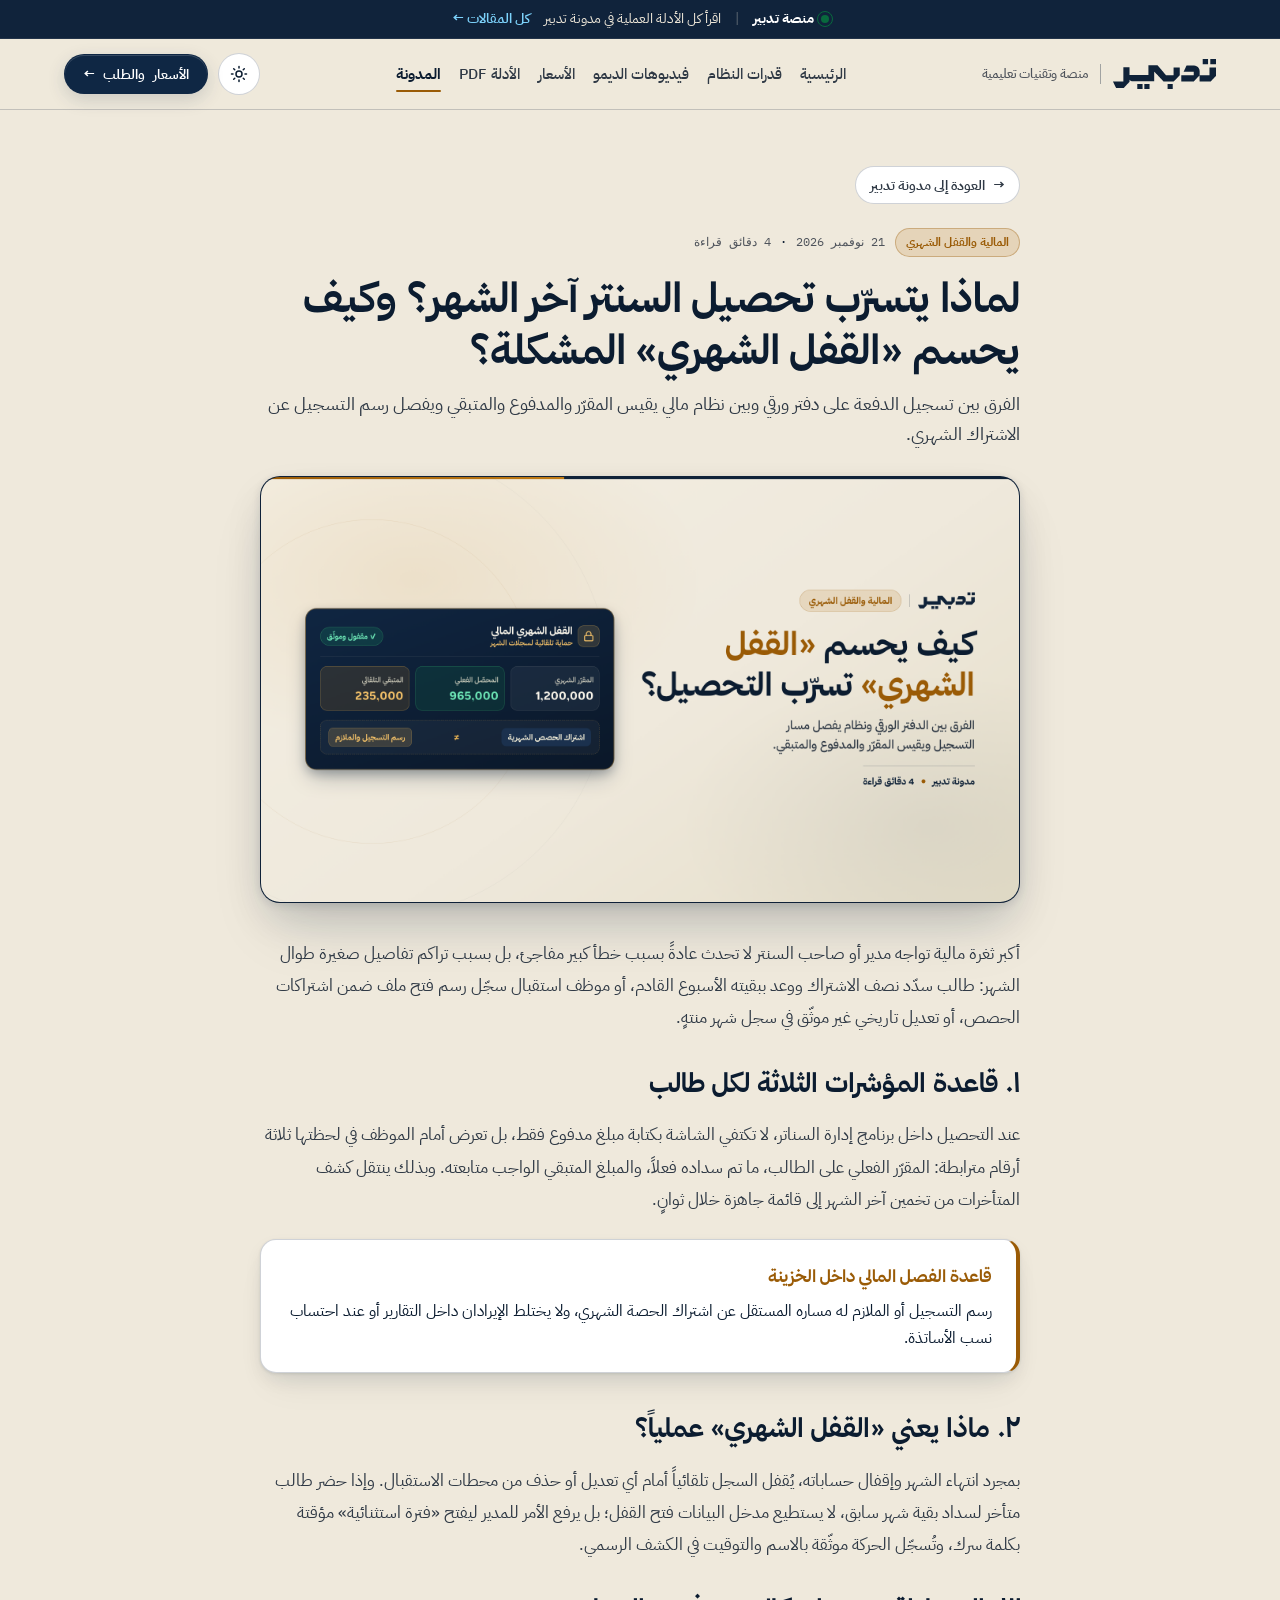
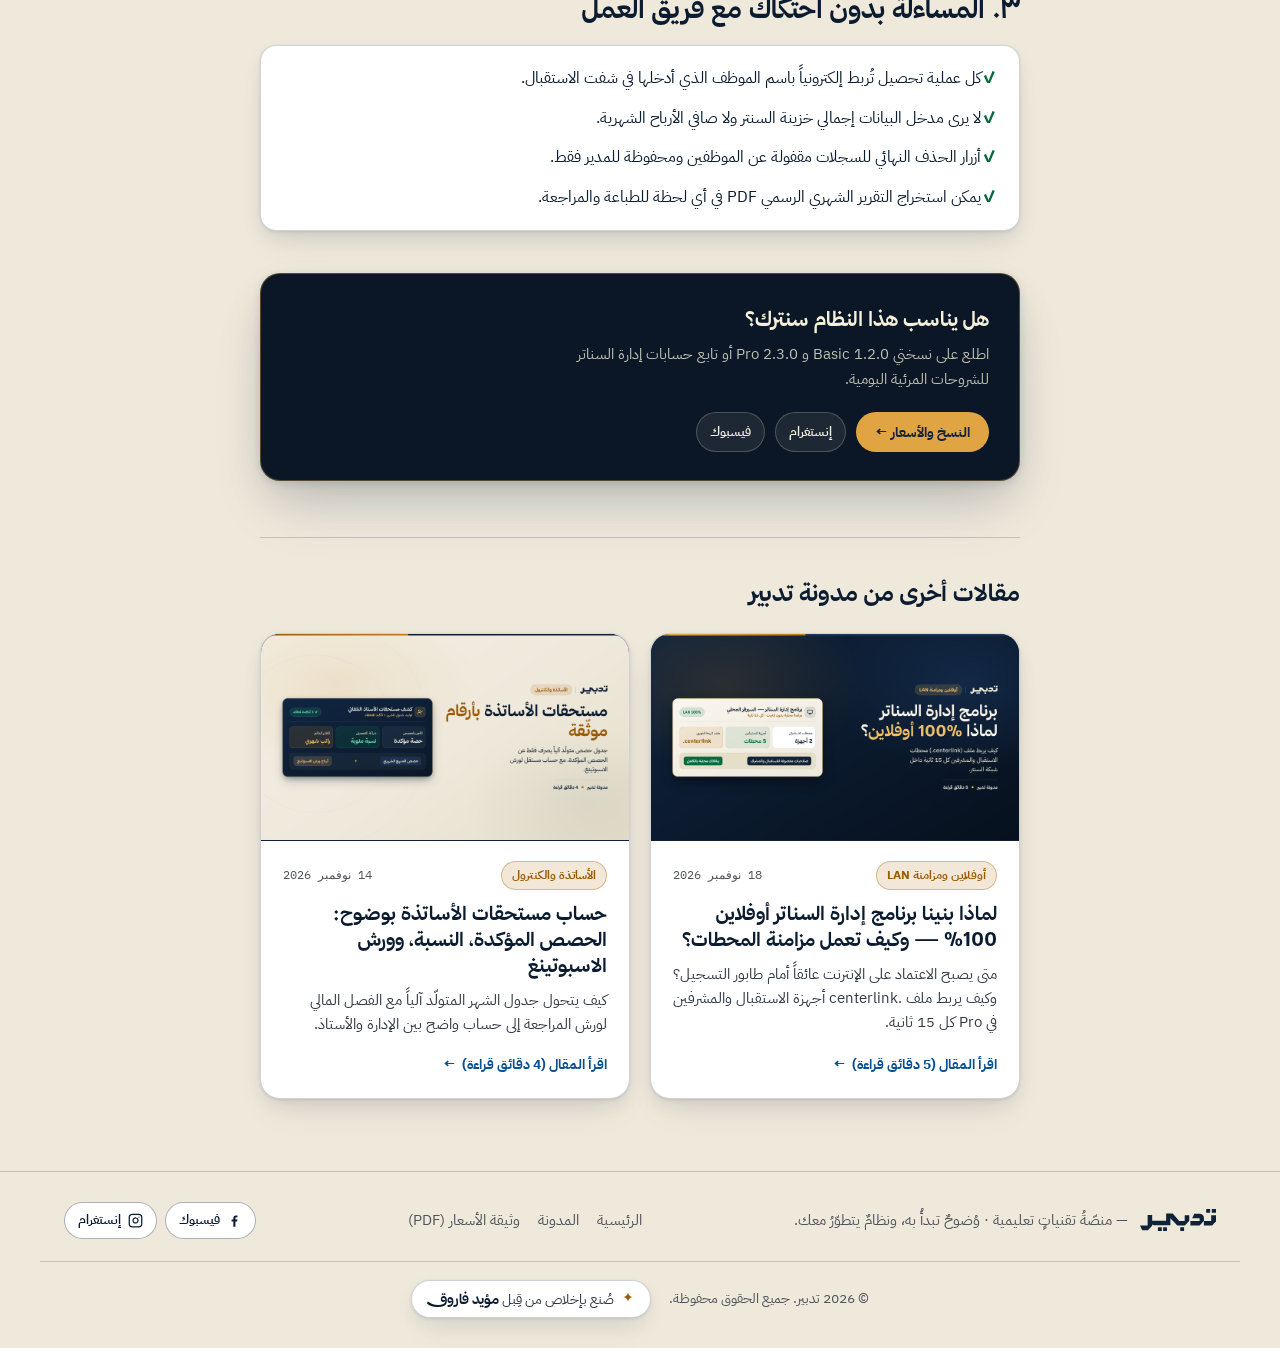
==== article.html @ e836ac16 "Refine Arabic UI polish, watermark videos, add thumbnail studio, and separate brand vs product copy" ====
<!DOCTYPE html>
<html lang="ar" dir="rtl" data-theme="light">
<head>
  <meta charset="UTF-8" />
  <meta name="viewport" content="width=device-width, initial-scale=1.0" />
  <title>مقال — مدونة تدبير</title>
  <meta name="description" content="مقال عملي من مدونة تدبير حول إدارة السناتر التعليمية بلا إنترنت." />
  <link rel="icon" type="image/svg+xml" href="assets/brand/tadbeer-icon-navy.svg" />
  <link rel="preconnect" href="https://fonts.googleapis.com" />
  <link rel="preconnect" href="https://fonts.gstatic.com" crossorigin />
  <link href="https://fonts.googleapis.com/css2?family=IBM+Plex+Mono:wght@400;500;600&display=swap" rel="stylesheet" />
  <link rel="stylesheet" href="styles.css?v=26" />
  <link rel="stylesheet" href="blog.css?v=26" />
</head>
<body>

  <div id="scroll-progress" class="scroll-progress" aria-hidden="true"></div>

  <div class="top-ribbon">
    <div class="container ribbon-inner">
      <span class="ribbon-live">
        <span class="pulse-dot" aria-hidden="true"></span>
        <strong>منصة تدبير</strong>
      </span>
      <span class="ribbon-sep" aria-hidden="true">|</span>
      <span class="ribbon-text">اقرأ كل الأدلة العملية في مدونة تدبير</span>
      <a href="blog.html" class="ribbon-link">كل المقالات ←</a>
    </div>
  </div>

  <header id="navbar" class="navbar">
    <div class="container nav-inner">
      <a href="index.html" class="brand" aria-label="تدبير — الصفحة الرئيسية">
        <img src="assets/brand/tadbeer-ar-dark.svg" alt="تدبير" class="brand-wordmark logo-for-light" />
        <img src="assets/brand/tadbeer-ar-light.svg" alt="تدبير" class="brand-wordmark logo-for-dark" />
        <span class="brand-sep hide-xs" aria-hidden="true"></span>
        <span class="brand-sub hide-xs">منصة وتقنيات تعليمية</span>
      </a>

      <nav class="nav-links" aria-label="التنقل الرئيسي">
        <a href="index.html">الرئيسية</a>
        <a href="index.html#features">قدرات النظام</a>
        <a href="index.html#videos">فيديوهات الديمو</a>
        <a href="index.html#pricing">الأسعار</a>
        <a href="index.html#docs">الأدلة PDF</a>
        <a href="blog.html" class="is-active">المدونة</a>
      </nav>

      <div class="nav-actions">
        <button id="theme-toggle" class="icon-btn" type="button" aria-label="تبديل المظهر" title="تبديل الوضع النهاري / الليلي">
          <svg class="theme-icon-light" width="18" height="18" viewBox="0 0 24 24" fill="none" stroke="currentColor" stroke-width="2" stroke-linecap="round" stroke-linejoin="round" aria-hidden="true"><circle cx="12" cy="12" r="4"/><path d="M12 2v2m0 16v2M4.93 4.93l1.41 1.41m11.32 11.32 1.41 1.41M2 12h2m16 0h2M6.34 17.66l-1.41 1.41M19.07 4.93l-1.41 1.41"/></svg>
          <svg class="theme-icon-dark" width="18" height="18" viewBox="0 0 24 24" fill="none" stroke="currentColor" stroke-width="2" stroke-linecap="round" stroke-linejoin="round" aria-hidden="true"><path d="M12 3a6 6 0 0 0 9 9 9 9 0 1 1-9-9Z"/></svg>
        </button>
        <a href="index.html#pricing" class="btn btn-primary btn-sm nav-cta">
          <span>الأسعار</span>
          <span class="hide-xs">والطلب</span>
          <span class="arrow-rtl" aria-hidden="true">←</span>
        </a>
        <button id="mobile-menu-btn" class="icon-btn mobile-menu-trigger" type="button" aria-label="فتح القائمة" aria-expanded="false">
          <svg width="20" height="20" viewBox="0 0 24 24" fill="none" stroke="currentColor" stroke-width="2" stroke-linecap="round" aria-hidden="true"><line x1="4" y1="7" x2="20" y2="7"/><line x1="4" y1="12" x2="20" y2="12"/><line x1="4" y1="17" x2="20" y2="17"/></svg>
        </button>
      </div>
    </div>

    <div id="mobile-drawer" class="mobile-drawer" hidden>
      <div class="container mobile-drawer-inner">
        <a href="index.html" class="mobile-link">الصفحة الرئيسية</a>
        <a href="blog.html" class="mobile-link">كل مقالات المدونة</a>
        <a href="index.html#features" class="mobile-link">قدرات النظام</a>
        <a href="index.html#pricing" class="mobile-link">الأسعار ($100 / $200)</a>
        <a href="index.html#contact" class="btn btn-primary btn-full mobile-link">اطلب نسختك الآن ←</a>
      </div>
    </div>
  </header>

  <main>
    <article class="article-section">
      <div class="container">
        <div id="article-shell" class="article-shell">
          <a href="blog.html" class="article-back">
            <span aria-hidden="true">→</span>
            <span>العودة إلى مدونة تدبير</span>
          </a>

          <header class="article-header">
            <div class="featured-tag-row">
              <span id="article-cat" class="post-cat">المالية والقفل الشهري</span>
              <span id="article-date" class="post-date">21 نوفمبر 2026</span>
              <span class="dot-sep" aria-hidden="true">·</span>
              <span id="article-read" class="post-date">4 دقائق قراءة</span>
            </div>

            <h1 id="article-title" class="article-title font-serif"></h1>
            <p id="article-excerpt" class="article-excerpt"></p>
          </header>

          <figure class="article-cover">
            <img id="article-cover-img" src="assets/demo-poster.png" alt="صورة المقال" />
          </figure>

          <div id="article-body" class="article-body"></div>

          <aside class="article-end-card">
            <div class="article-end-info">
              <h3>هل يناسب هذا النظام سنترك؟</h3>
              <p>اطلع على نسختي Basic 1.2.0 و Pro 2.3.0 أو تابع حسابات إدارة السناتر للشروحات المرئية اليومية.</p>
            </div>
            <div class="article-end-actions">
              <a href="index.html#pricing" class="btn btn-gold btn-sm">النسخ والأسعار ←</a>
              <a href="https://www.instagram.com/sanater.app/" target="_blank" rel="noopener noreferrer" class="social-pill social-pill-dark">إنستغرام</a>
              <a href="https://www.facebook.com/profile.php?id=61596484753594" target="_blank" rel="noopener noreferrer" class="social-pill social-pill-dark">فيسبوك</a>
            </div>
          </aside>

          <section class="related-section" aria-label="مقالات أخرى مقترحة">
            <h2 class="related-heading font-serif">مقالات أخرى من مدونة <span class="kashida-swash">تدبير</span></h2>
            <div id="related-posts-grid" class="related-grid"></div>
          </section>
        </div>
      </div>
    </article>
  </main>

  <footer class="footer">
    <div class="container footer-inner">
      <div class="footer-brand">
        <img src="assets/brand/tadbeer-ar-dark.svg" alt="تدبير" class="footer-logo logo-for-light" />
        <img src="assets/brand/tadbeer-ar-light.svg" alt="تدبير" class="footer-logo logo-for-dark" />
        <span>— منصّةُ تقنياتٍ تعليمية · وُضوحٌ تبدأُ به، ونظامٌ يتطوّرُ معك.</span>
      </div>
      <div class="footer-links">
        <a href="index.html">الرئيسية</a>
        <a href="blog.html">المدونة</a>
        <a href="assets/official-pricing.pdf" target="_blank" rel="noopener">وثيقة الأسعار (PDF)</a>
      </div>
      <div class="footer-social" aria-label="حسابات إدارة السناتر الرسمية">
        <a href="https://www.facebook.com/profile.php?id=61596484753594" target="_blank" rel="noopener noreferrer" class="social-pill" aria-label="فيسبوك">
          <svg width="15" height="15" viewBox="0 0 24 24" fill="currentColor" aria-hidden="true"><path d="M13.5 22v-8.25h2.77l.42-3.22H13.5V8.48c0-.93.26-1.56 1.6-1.56h1.7V4.03c-.3-.04-1.31-.13-2.49-.13-2.46 0-4.15 1.5-4.15 4.26v2.37H7.38v3.22h2.78V22h3.34z"/></svg>
          <span>فيسبوك</span>
        </a>
        <a href="https://www.instagram.com/sanater.app/" target="_blank" rel="noopener noreferrer" class="social-pill" aria-label="إنستغرام">
          <svg width="15" height="15" viewBox="0 0 24 24" fill="none" stroke="currentColor" stroke-width="2" stroke-linecap="round" stroke-linejoin="round" aria-hidden="true"><rect width="20" height="20" x="2" y="2" rx="5" ry="5"/><path d="M16 11.37A4 4 0 1 1 12.63 8 4 4 0 0 1 16 11.37z"/><line x1="17.5" x2="17.51" y1="6.5" y2="6.5"/></svg>
          <span>إنستغرام</span>
        </a>
      </div>
      </div>
    <div class="container footer-signature-bar">
      <span class="footer-copy-text">© <span id="year">2026</span> تدبير. جميع الحقوق محفوظة.</span>
      <span class="footer-maker-pill">
        <span class="footer-sig-dot" aria-hidden="true">✦</span>
        <span>صُنع بإخلاص من قِبل <strong class="kashida-swash">مؤيد فاروق</strong></span>
      </span>
    </div>
  </footer>

  <script src="posts-data.js?v=28"></script>
  <script src="app.js?v=23"></script>
  <script src="blog.js?v=23"></script>
</body>
</html>
---- styles.css ----
/* ==========================================================================
   TadbeerWebSite v9 — Classic Structure × Architectural Typography & Hierarchy
   Font Pairing: Thmanyah Sans (Display & Headings) + IBM Plex Sans Arabic (UI)
                 + IBM Plex Mono (Technical Indices & Numerals)
   ========================================================================== */

@font-face {
  font-family: "IBM Plex Sans Arabic";
  src: url("assets/fonts/IBMPlexSansArabic-Regular.ttf") format("truetype");
  font-weight: 400;
  font-style: normal;
  font-display: swap;
}
@font-face {
  font-family: "IBM Plex Sans Arabic";
  src: url("assets/fonts/IBMPlexSansArabic-Medium.ttf") format("truetype");
  font-weight: 500;
  font-style: normal;
  font-display: swap;
}
@font-face {
  font-family: "IBM Plex Sans Arabic";
  src: url("assets/fonts/IBMPlexSansArabic-SemiBold.ttf") format("truetype");
  font-weight: 600;
  font-style: normal;
  font-display: swap;
}
@font-face {
  font-family: "IBM Plex Sans Arabic";
  src: url("assets/fonts/IBMPlexSansArabic-Bold.ttf") format("truetype");
  font-weight: 700;
  font-style: normal;
  font-display: swap;
}

@font-face {
  font-family: "Thmanyah Sans";
  src: url("assets/fonts/thmanyahsans-Regular.otf") format("opentype");
  font-weight: 400;
  font-style: normal;
  font-display: swap;
}
@font-face {
  font-family: "Thmanyah Sans";
  src: url("assets/fonts/thmanyahsans-Medium.otf") format("opentype");
  font-weight: 500;
  font-style: normal;
  font-display: swap;
}
@font-face {
  font-family: "Thmanyah Sans";
  src: url("assets/fonts/thmanyahsans-Bold.otf") format("opentype");
  font-weight: 700 900;
  font-style: normal;
  font-display: swap;
}

:root {
  /* Light Mode: Serene Brand Ivory Canvas + Balanced Warm Linen Band + Crisp Elevated Cards */
  --c-bg: #efe9dc;
  --c-band: #e5dec9;
  --c-surface: #ffffff;
  --c-surface-2: #eee8da;
  --c-text: #0b1c30;
  --c-text-2: #2f3945;
  --c-text-3: #4e535b;
  --c-border: rgba(15, 34, 56, 0.2);
  --c-border-strong: rgba(15, 34, 56, 0.35);

  /* Crisp Multi-Layered Pro Shadows (Contact + Directional Drop + Ambient Lift) */
  --shadow-card:
    0 1px 3px rgba(15, 34, 56, 0.11),
    0 8px 20px -4px rgba(15, 34, 56, 0.11),
    0 20px 36px -12px rgba(15, 34, 56, 0.08);
  --shadow-card-hover:
    0 2px 6px rgba(15, 34, 56, 0.13),
    0 14px 30px -6px rgba(15, 34, 56, 0.16),
    0 26px 50px -14px rgba(15, 34, 56, 0.14);
  --shadow-stage:
    0 2px 8px rgba(15, 34, 56, 0.12),
    0 18px 40px -8px rgba(15, 34, 56, 0.17),
    0 34px 66px -16px rgba(15, 34, 56, 0.14);

  /* Brand & Semantic Accents (WCAG AA/AAA Verified on White & Soft Tints) */
  --c-primary: #0f2744;
  --c-primary-ink: #ffffff;
  --c-accent: #094f94;
  --c-gold: #9a5b06;
  --c-gold-soft: rgba(180, 108, 8, 0.16);
  --c-green: #08693d;
  --c-red: #a8201d;
  --c-amber: #934304;

  /* Harmonized Geometric Typography System (matching Kufic Wordmark) */
  --font-serif: "Thmanyah Sans", "IBM Plex Sans Arabic", system-ui, sans-serif;
  --font-sans: "IBM Plex Sans Arabic", system-ui, -apple-system, sans-serif;
  --font-hand: "IBM Plex Sans Arabic", system-ui, sans-serif;
  --font-mono: "IBM Plex Mono", ui-monospace, monospace;

  /* Radii & Motion */
  --r-sm: 10px;
  --r-md: 16px;
  --r-lg: 20px;
  --r-pill: 9999px;
  --ease-out: cubic-bezier(0.16, 1, 0.3, 1);
  --t: 0.2s cubic-bezier(0.2, 0.6, 0.2, 1);
}

[data-theme="dark"] {
  --c-bg: #070b12;
  --c-band: #0d131e;
  --c-surface: #161f2e;
  --c-surface-2: #222e42;
  --c-text: #f7f3e8;
  --c-text-2: #cbc6bc;
  --c-text-3: #9da4af;
  --c-border: rgba(245, 240, 218, 0.2);
  --c-border-strong: rgba(245, 240, 218, 0.34);

  --shadow-card:
    inset 0 1px 0 rgba(255, 255, 255, 0.12),
    0 6px 16px rgba(0, 0, 0, 0.5),
    0 18px 36px -10px rgba(0, 0, 0, 0.62);
  --shadow-card-hover:
    inset 0 1px 0 rgba(255, 255, 255, 0.18),
    0 12px 28px rgba(0, 0, 0, 0.62),
    0 26px 48px -12px rgba(0, 0, 0, 0.72);
  --shadow-stage:
    inset 0 1px 0 rgba(255, 255, 255, 0.12),
    0 24px 58px rgba(0, 0, 0, 0.68);

  --c-primary: #e0a443;
  --c-primary-ink: #090a0c;
  --c-accent: #7dd3fc;
  --c-gold: #e8b354;
  --c-gold-soft: rgba(232, 179, 84, 0.18);
  --c-green: #34d399;
  --c-red: #f87171;
  --c-amber: #fbbf24;
}

*,
*::before,
*::after {
  box-sizing: border-box;
  margin: 0;
  padding: 0;
}

[hidden] {
  display: none !important;
}

html {
  scroll-behavior: smooth;
  scroll-padding-top: 86px;
  font-size: 16px;
}

body {
  font-family: var(--font-sans);
  font-size: 1rem;
  background-color: var(--c-bg);
  color: var(--c-text);
  line-height: 1.68;
  font-optical-sizing: auto;
  -webkit-font-smoothing: antialiased;
  text-rendering: optimizeLegibility;
  letter-spacing: 0 !important;
  overflow-x: hidden;
  transition: background-color var(--t), color var(--t);
}

h1, h2, h3, h4, .font-serif {
  font-family: var(--font-serif);
  letter-spacing: 0 !important;
  font-weight: 700;
  color: var(--c-text);
}

.font-hand {
  font-family: var(--font-hand);
}

a {
  color: inherit;
  text-decoration: none;
}

ul {
  list-style: none;
}

code {
  font-family: var(--font-mono);
  font-size: 0.86em;
  background: var(--c-surface-2);
  border: 1px solid var(--c-border);
  padding: 2px 7px;
  border-radius: 6px;
  direction: ltr;
  display: inline-block;
}

.container {
  width: 100%;
  max-width: 1200px;
  margin-inline: auto;
  padding-inline: 24px;
}

/* ================= Scroll Progress Bar ================= */
.scroll-progress {
  position: fixed;
  top: 0;
  inset-inline-start: 0;
  height: 3px;
  width: 0%;
  z-index: 90;
  background: linear-gradient(to left, var(--c-gold), var(--c-accent));
  transition: width 0.08s linear;
}

/* ================= Top Live Pulse Ribbon ================= */
.top-ribbon {
  background: #10233b;
  color: #ede6d8;
  font-size: 0.86rem;
  border-block-end: 1px solid rgba(255, 255, 255, 0.08);
}

.ribbon-inner {
  min-height: 38px;
  padding-block: 6px;
  display: flex;
  align-items: center;
  justify-content: center;
  flex-wrap: wrap;
  gap: 8px 14px;
}

.ribbon-live {
  display: inline-flex;
  align-items: center;
  gap: 7px;
  color: #ffffff;
}

.ribbon-sep {
  opacity: 0.35;
}

.ribbon-text strong {
  color: #f3c169;
  font-weight: 600;
}

.ribbon-link {
  color: #7dd3fc;
  font-weight: 600;
}

.ribbon-link:hover {
  text-decoration: underline;
}

/* ================= Navbar ================= */
.navbar {
  position: sticky;
  top: 0;
  z-index: 50;
  background: color-mix(in srgb, var(--c-bg) 84%, transparent);
  backdrop-filter: saturate(1.4) blur(14px);
  -webkit-backdrop-filter: saturate(1.4) blur(14px);
  border-block-end: 1px solid var(--c-border);
  transition: box-shadow var(--t), background-color var(--t);
}

.navbar.is-scrolled {
  box-shadow: 0 8px 24px rgba(15, 34, 56, 0.12);
}

[data-theme="dark"] .navbar.is-scrolled {
  box-shadow: 0 10px 28px rgba(0, 0, 0, 0.55);
}

.nav-inner {
  height: 70px;
  display: flex;
  align-items: center;
  justify-content: space-between;
  gap: 14px;
}

.brand {
  display: inline-flex;
  align-items: center;
  gap: 12px;
}

.brand-wordmark {
  height: 30px;
  width: auto;
  display: block;
}

.brand-sep {
  width: 1px;
  height: 20px;
  background: var(--c-border-strong);
}

.brand-sub {
  font-size: 0.82rem;
  font-weight: 500;
  color: var(--c-text-3);
  white-space: nowrap;
}

[data-theme="light"] .logo-for-dark,
[data-theme="dark"] .logo-for-light {
  display: none !important;
}

.nav-links {
  display: flex;
  align-items: center;
  gap: 18px;
  font-size: 0.92rem;
  font-weight: 500;
  color: var(--c-text-2);
}

.nav-links a:hover {
  color: var(--c-text);
}

.nav-actions {
  display: flex;
  align-items: center;
  gap: 10px;
}

.icon-btn {
  width: 42px;
  height: 42px;
  border-radius: var(--r-pill);
  border: 1px solid var(--c-border);
  background: var(--c-surface);
  color: var(--c-text);
  cursor: pointer;
  display: inline-flex;
  align-items: center;
  justify-content: center;
  font-size: 1.05rem;
  transition: border-color var(--t), background-color var(--t), transform var(--t);
}

.icon-btn:hover {
  border-color: var(--c-border-strong);
  background: var(--c-surface-2);
}

.mobile-menu-trigger {
  display: none;
}

[data-theme="light"] .theme-icon-dark,
[data-theme="dark"] .theme-icon-light {
  display: none;
}

.mobile-drawer {
  border-block-start: 1px solid var(--c-border);
  background: var(--c-surface);
  padding-block: 16px 20px;
}

.mobile-drawer-inner {
  display: flex;
  flex-direction: column;
  gap: 12px;
}

.mobile-link {
  padding-block: 8px;
  font-size: 1.04rem;
  font-weight: 500;
  color: var(--c-text-2);
  border-block-end: 1px solid var(--c-border);
}

.mobile-link:last-child {
  border-block-end: none;
  margin-block-start: 4px;
}

/* ================= Buttons ================= */
.btn {
  display: inline-flex;
  align-items: center;
  justify-content: center;
  gap: 8px;
  font-family: var(--font-sans);
  font-weight: 600;
  border-radius: var(--r-pill);
  border: 1px solid transparent;
  cursor: pointer;
  transition: transform var(--t), background-color var(--t), border-color var(--t), box-shadow var(--t);
  white-space: nowrap;
}

.btn-sm {
  height: 40px;
  padding-inline: 18px;
  font-size: 0.9rem;
}

.btn-lg {
  height: 50px;
  padding-inline: 24px;
  font-size: 1rem;
}

.btn-full {
  width: 100%;
  height: 48px;
  font-size: 1rem;
}

.btn-primary {
  background: var(--c-primary);
  color: var(--c-primary-ink);
  box-shadow: inset 0 1px 0 rgba(255, 255, 255, 0.16), 0 6px 18px rgba(16, 42, 73, 0.16);
}

.btn-primary:hover {
  transform: translateY(-2px);
}

.btn-gold {
  background: #e0a443;
  color: #10233b;
  font-weight: 700;
}

.btn-gold:hover {
  background: #ebb358;
  transform: translateY(-2px);
}

.btn-outline {
  background: var(--c-surface);
  color: var(--c-text);
  border-color: var(--c-border-strong);
}

.btn-outline:hover {
  background: var(--c-surface-2);
  transform: translateY(-1px);
}

.btn-outline-light {
  background: rgba(255, 255, 255, 0.08);
  color: #fdfbf7;
  border-color: rgba(255, 255, 255, 0.28);
}

.btn-outline-light:hover {
  background: rgba(255, 255, 255, 0.16);
}

.play-circle {
  width: 24px;
  height: 24px;
  border-radius: 50%;
  background: var(--c-gold-soft);
  color: var(--c-gold);
  display: inline-flex;
  align-items: center;
  justify-content: center;
  font-size: 0.72rem;
}

.arrow-rtl {
  display: inline-block;
  transition: transform var(--t);
}

.btn:hover .arrow-rtl {
  transform: translateX(-4px);
}

/* ================= Asymmetric Split Hero ================= */
.hero {
  position: relative;
  overflow: hidden;
  padding-block: 52px 66px;
}

.hero-bg-rings {
  position: absolute;
  inset: 0;
  pointer-events: none;
  background-image:
    radial-gradient(circle at 22% 35%, color-mix(in srgb, var(--c-gold) 14%, transparent) 0%, transparent 45%),
    repeating-radial-gradient(circle at 75% 45%, transparent 0 46px, color-mix(in srgb, var(--c-text) 5%, transparent) 46px 47px);
  -webkit-mask-image: radial-gradient(ellipse 85% 80% at 50% 45%, #000 40%, transparent 100%);
  mask-image: radial-gradient(ellipse 85% 80% at 50% 45%, #000 40%, transparent 100%);
}

.hero-grid {
  position: relative;
  z-index: 1;
  display: grid;
  grid-template-columns: minmax(0, 1.04fr) minmax(0, 1.1fr);
  align-items: center;
  gap: 42px;
}

.eyebrow-pill {
  display: inline-flex;
  align-items: center;
  gap: 9px;
  padding: 6px 15px;
  border-radius: var(--r-pill);
  background: var(--c-surface);
  border: 1px solid var(--c-border-strong);
  box-shadow: 0 2px 8px rgba(15, 34, 56, 0.07);
  font-size: 0.88rem;
  font-weight: 600;
  color: var(--c-text);
  margin-block-end: 18px;
}

.pulse-dot {
  width: 8px;
  height: 8px;
  border-radius: 50%;
  background: var(--c-green);
  position: relative;
  flex-shrink: 0;
}

.pulse-dot::after {
  content: "";
  position: absolute;
  inset: -4px;
  border-radius: 50%;
  border: 1.5px solid var(--c-green);
  animation: pulse-ring 2.2s ease-out infinite;
}

@keyframes pulse-ring {
  0% { transform: scale(0.7); opacity: 0.85; }
  100% { transform: scale(2); opacity: 0; }
}

.hero-title {
  font-size: clamp(1.9rem, 3.1vw, 2.85rem);
  font-weight: 800;
  line-height: 1.3;
  color: var(--c-text);
  margin-block-end: 20px;
}

.hero-line {
  display: block;
}

.kashida-swash {
  font-feature-settings: "swsh" 1, "liga" 1, "rlig" 1;
}

.hero-underline {
  position: relative;
  display: inline-block;
  color: var(--c-gold);
  white-space: nowrap;
}

.underline-curve {
  position: absolute;
  inset-inline: 0;
  inset-block-end: -7px;
  width: 100%;
  height: 11px;
  color: color-mix(in srgb, var(--c-gold) 78%, transparent);
  pointer-events: none;
}

.hero-lead {
  font-size: clamp(0.98rem, 1.18vw, 1.08rem);
  line-height: 1.7;
  color: var(--c-text-2);
  max-width: 50ch;
  margin-block-end: 24px;
}

.hero-lead strong {
  color: var(--c-text);
  font-weight: 600;
}

.hero-ctas {
  display: flex;
  flex-wrap: wrap;
  gap: 12px;
  margin-block-end: 16px;
}

.hero-microcopy {
  display: flex;
  flex-wrap: wrap;
  align-items: center;
  gap: 8px;
  font-size: 0.9rem;
  color: var(--c-text-3);
}

.micro-link {
  color: var(--c-accent);
  font-weight: 600;
}

.micro-link:hover {
  text-decoration: underline;
}

/* ================= Interactive Product Stage ================= */
.hero-visual {
  display: flex;
  flex-direction: column;
  gap: 8px;
  min-width: 0;
  width: 100%;
}

.hero-content {
  display: flex;
  flex-direction: column;
  align-items: flex-start;
  text-align: start;
  min-width: 0;
  width: 100%;
}

.stage-callout-row {
  display: inline-flex;
  align-items: center;
  gap: 8px;
  align-self: flex-start;
  color: var(--c-gold);
  padding-inline-start: 4px;
}

.hand-note {
  font-size: 0.84rem;
  font-weight: 700;
}

.hand-arrow {
  transform: translateY(3px);
}

.product-stage {
  width: 100%;
  background: var(--c-surface);
  border: 1px solid var(--c-border-strong);
  border-radius: var(--r-lg);
  overflow: hidden;
  text-align: start;
  box-shadow: var(--shadow-stage);
}

.stage-topbar {
  display: flex;
  align-items: center;
  justify-content: space-between;
  gap: 8px;
  padding: 11px 16px;
  background: #10233b;
  color: #f6f2ea;
  font-size: 0.85rem;
}

.stage-dots {
  display: flex;
  gap: 6px;
  flex-shrink: 0;
}

.stage-dots span {
  width: 9px;
  height: 9px;
  border-radius: 50%;
  background: rgba(255, 255, 255, 0.28);
}

.stage-status {
  display: inline-flex;
  align-items: center;
  gap: 6px;
  font-size: 0.78rem;
  color: #7dd3fc;
  white-space: nowrap;
  flex-shrink: 0;
}

.status-dot {
  width: 8px;
  height: 8px;
  border-radius: 50%;
  background: #10b981;
  display: inline-block;
}

.stage-tabs-bar {
  display: flex;
  justify-content: space-between;
  gap: 6px;
  padding: 10px 14px;
  background: var(--c-surface-2);
  border-block-end: 1px solid var(--c-border);
  overflow-x: auto;
  scrollbar-width: none;
}

.stage-tabs-bar::-webkit-scrollbar {
  display: none;
}

.stage-tab {
  font-family: var(--font-sans);
  font-size: 0.86rem;
  font-weight: 600;
  padding: 7px 12px;
  border-radius: var(--r-pill);
  border: 1px solid transparent;
  background: transparent;
  color: var(--c-text-2);
  cursor: pointer;
  white-space: nowrap;
  transition: background-color var(--t), color var(--t), border-color var(--t);
}

.stage-tab:hover {
  background: var(--c-surface);
  color: var(--c-text);
  border-color: var(--c-border);
}

.stage-tab.active {
  background: var(--c-primary);
  color: var(--c-primary-ink);
}

.stage-main {
  padding: 16px;
}

.stage-panel {
  display: flex;
  flex-direction: column;
  gap: 12px;
  animation: panel-fade 0.25s var(--ease-out) both;
}

@keyframes panel-fade {
  from { opacity: 0; transform: translateY(4px); }
  to { opacity: 1; transform: none; }
}

.stage-kpis {
  display: grid;
  grid-template-columns: repeat(3, minmax(0, 1fr));
  gap: 10px;
}

.kpi-card {
  background: var(--c-surface-2);
  border: 1px solid var(--c-border);
  border-radius: var(--r-md);
  padding: 12px 13px;
  display: flex;
  flex-direction: column;
  gap: 2px;
}

.kpi-label {
  font-size: 0.8rem;
  color: var(--c-text-3);
}

.kpi-val {
  font-family: var(--font-mono);
  font-size: 1.45rem;
  font-weight: 600;
  line-height: 1.25;
}

.kpi-sub {
  font-size: 0.78rem;
  font-weight: 600;
}

.text-green { color: var(--c-green); }
.text-blue { color: var(--c-accent); }
.text-red { color: var(--c-red); }

.stage-table-card {
  border: 1px solid var(--c-border-strong);
  border-radius: var(--r-md);
  overflow: hidden;
  background: var(--c-surface-2);
}

.stage-table-head {
  display: flex;
  align-items: center;
  justify-content: space-between;
  gap: 8px;
  padding: 10px 14px;
  background: var(--c-surface-2);
  border-block-end: 1px solid var(--c-border);
  font-size: 0.86rem;
  font-weight: 700;
}

.kbd-badge {
  font-family: var(--font-mono);
  font-size: 0.74rem;
  padding: 2px 8px;
  border-radius: 6px;
  background: var(--c-surface);
  border: 1px solid var(--c-border-strong);
  color: var(--c-text);
}

.stage-row {
  display: grid;
  grid-template-columns: 1fr auto auto;
  align-items: center;
  gap: 10px;
  padding: 10px 14px;
  font-size: 0.9rem;
  background: var(--c-surface);
  border-block-start: 1px solid var(--c-border);
}

.badge-cls {
  font-size: 0.8rem;
  font-weight: 600;
  color: var(--c-text);
  background: var(--c-surface-2);
  border: 1px solid var(--c-border);
  padding: 2px 10px;
  border-radius: var(--r-pill);
}

.badge-status {
  font-size: 0.8rem;
  font-weight: 700;
  padding: 2px 10px;
  border-radius: var(--r-pill);
  border: 1px solid transparent;
}

.badge-status.ok { background: rgba(14, 124, 75, 0.14); color: var(--c-green); border-color: rgba(14, 124, 75, 0.3); }
.badge-status.warn { background: var(--c-gold-soft); color: var(--c-amber); border-color: color-mix(in srgb, var(--c-gold) 35%, transparent); }
.badge-status.due { background: rgba(185, 43, 39, 0.14); color: var(--c-red); border-color: rgba(185, 43, 39, 0.32); }

/* ================= Framed Architectural Trust Strip ================= */
.trust-strip {
  padding-block: 10px 44px;
}

.trust-shell {
  display: grid;
  grid-template-columns: repeat(4, 1fr);
  background-color: #0f2238;
  background-image: repeating-linear-gradient(
    135deg,
    rgba(255, 255, 255, 0.035) 0 1px,
    transparent 1px 11px
  );
  border: 1px solid rgba(255, 255, 255, 0.12);
  border-radius: var(--r-lg);
  box-shadow: var(--shadow-stage);
  overflow: hidden;
}

[data-theme="dark"] .trust-shell {
  background-color: #141923;
  border-color: rgba(224, 164, 67, 0.25);
}

.trust-item {
  padding: 26px 20px;
  display: flex;
  flex-direction: column;
  align-items: center;
  text-align: center;
  gap: 6px;
  border-inline-start: 1px solid rgba(255, 255, 255, 0.12);
}

.trust-item:first-child {
  border-inline-start: none;
}

.trust-num {
  font-size: clamp(1.85rem, 2.8vw, 2.4rem);
  font-weight: 800;
  line-height: 1.12;
  color: #e6aa3e;
  margin-bottom: 2px;
}

.trust-label {
  font-size: 0.86rem;
  color: #e4ded2;
  line-height: 1.5;
  font-weight: 500;
}

/* ================= Editorial Sections ================= */
.section {
  padding-block: clamp(54px, 6vw, 84px);
}

.section-alt {
  background: var(--c-band);
  border-block: 1px solid var(--c-border);
}

.section-head-editorial {
  display: flex;
  align-items: flex-start;
  gap: 18px;
  max-width: 780px;
  margin-block-end: 40px;
}

.sec-idx {
  font-family: var(--font-mono);
  font-size: 0.82rem;
  font-weight: 600;
  line-height: 1;
  color: var(--c-gold);
  padding: 0.34rem 0.65rem;
  border-radius: 8px;
  background: var(--c-gold-soft);
  border: 1px solid color-mix(in srgb, var(--c-gold) 30%, transparent);
  margin-block-start: 4px;
  flex-shrink: 0;
}

.section-kicker {
  display: block;
  font-size: 0.82rem;
  font-weight: 700;
  color: var(--c-gold);
  margin-block-end: 5px;
}

.section-title {
  font-size: clamp(1.55rem, 2.85vw, 2.25rem);
  font-weight: 700;
  line-height: 1.25;
  margin-block-end: 8px;
}

.section-desc {
  color: var(--c-text-2);
  font-size: 1rem;
  line-height: 1.68;
}

/* ================= Audience Trio ================= */
.audience-grid {
  display: grid;
  grid-template-columns: repeat(3, 1fr);
  gap: 20px;
}

.audience-card {
  background: var(--c-surface);
  border: 1px solid var(--c-border);
  border-radius: var(--r-lg);
  padding: 28px;
  box-shadow: var(--shadow-card);
  display: flex;
  flex-direction: column;
  gap: 12px;
  transition: border-color var(--t), transform var(--t), box-shadow var(--t);
}

.audience-card:hover {
  border-color: var(--c-border-strong);
  box-shadow: var(--shadow-card-hover);
  transform: translateY(-3px);
}

.aud-top {
  display: flex;
  align-items: center;
  justify-content: space-between;
}

.aud-icon {
  width: 48px;
  height: 48px;
  border-radius: 14px;
  background: var(--c-surface-2);
  border: 1px solid var(--c-border);
  display: inline-flex;
  align-items: center;
  justify-content: center;
  font-size: 1.45rem;
}

.aud-tag {
  font-size: 0.84rem;
  font-weight: 600;
  padding: 4px 12px;
  border-radius: var(--r-pill);
  background: var(--c-surface-2);
  border: 1px solid var(--c-border);
  color: var(--c-text);
}

.audience-card h3 {
  font-size: 1.18rem;
  font-weight: 700;
  line-height: 1.32;
}

.audience-card p {
  font-size: 0.92rem;
  color: var(--c-text-2);
  line-height: 1.66;
}

/* ================= Bento Grid ================= */
.bento-grid {
  display: grid;
  grid-template-columns: repeat(3, 1fr);
  gap: 18px;
}

.bento-card {
  background: var(--c-surface);
  border: 1px solid var(--c-border);
  border-radius: var(--r-lg);
  padding: 30px;
  box-shadow: var(--shadow-card);
  display: flex;
  flex-direction: column;
  gap: 12px;
  transition: border-color var(--t), transform var(--t), box-shadow var(--t);
}

.bento-card:hover {
  border-color: var(--c-border-strong);
  box-shadow: var(--shadow-card-hover);
  transform: translateY(-2px);
}

.bento-wide {
  grid-column: span 2;
}

.bento-tag {
  font-size: 0.8rem;
  font-weight: 700;
  color: var(--c-gold);
}

.bento-card h3 {
  font-size: 1.22rem;
  font-weight: 700;
  line-height: 1.32;
}

.bento-card p {
  font-size: 0.93rem;
  color: var(--c-text-2);
  line-height: 1.66;
}

.mini-ui-bar {
  display: flex;
  flex-wrap: wrap;
  gap: 8px;
  margin-block-start: auto;
  padding-block-start: 8px;
}

.mini-chip {
  font-size: 0.84rem;
  font-weight: 500;
  padding: 5px 12px;
  border-radius: var(--r-pill);
  background: var(--c-surface-2);
  border: 1px solid var(--c-border);
  color: var(--c-text);
}

.mini-chip.ok {
  border-color: color-mix(in srgb, var(--c-green) 35%, transparent);
  color: var(--c-green);
}

.mini-chip.lock {
  border-color: color-mix(in srgb, var(--c-gold) 40%, transparent);
  color: var(--c-amber);
}

.mini-formula {
  margin-block-start: auto;
  padding: 10px 14px;
  border-radius: var(--r-sm);
  background: var(--c-surface-2);
  border: 1px solid var(--c-border);
  display: flex;
  align-items: center;
  gap: 8px;
  font-size: 0.9rem;
  color: var(--c-text-2);
}

.roles-strip {
  display: grid;
  grid-template-columns: repeat(3, 1fr);
  gap: 18px;
  margin-block-start: 22px;
}

.role-pill-card {
  background: var(--c-surface);
  border: 1px solid var(--c-border);
  border-radius: var(--r-md);
  padding: 22px;
  box-shadow: var(--shadow-card);
  display: flex;
  align-items: flex-start;
  gap: 14px;
}

.role-icon {
  font-size: 1.45rem;
  line-height: 1;
  padding-block-start: 4px;
}

.role-pill-card strong {
  display: block;
  font-size: 1.06rem;
  margin-block-end: 4px;
}

.role-pill-card p {
  font-size: 0.95rem;
  color: var(--c-text-2);
  line-height: 1.65;
}

/* ================= Video Showcase Library ================= */
.videos-grid {
  display: grid;
  grid-template-columns: repeat(3, 1fr);
  gap: 20px;
}

.video-card {
  font-family: var(--font-sans);
  text-align: start;
  background: var(--c-surface);
  border: 1px solid var(--c-border);
  border-radius: var(--r-lg);
  overflow: hidden;
  box-shadow: var(--shadow-card);
  cursor: pointer;
  display: flex;
  flex-direction: column;
  transition: transform var(--t), border-color var(--t), box-shadow var(--t);
}

.video-card:hover {
  transform: translateY(-3px);
  border-color: var(--c-border-strong);
  box-shadow: var(--shadow-card-hover);
}

.video-thumb {
  position: relative;
  aspect-ratio: 16 / 9;
  background: #10233b;
  overflow: hidden;
  border-block-end: 1px solid var(--c-border);
}

.video-thumb img {
  width: 100%;
  height: 100%;
  object-fit: cover;
  transition: transform 0.35s var(--ease-out);
}

.video-card:hover .video-thumb img {
  transform: scale(1.03);
}

.video-play-badge {
  position: absolute;
  inset-block-end: 10px;
  inset-inline-start: 10px;
  background: rgba(14, 15, 17, 0.84);
  backdrop-filter: blur(8px);
  color: #ffffff;
  font-size: 0.82rem;
  font-weight: 600;
  padding: 5px 12px;
  border-radius: var(--r-pill);
  border: 1px solid rgba(255, 255, 255, 0.16);
}

.video-meta {
  padding: 18px 20px;
  display: flex;
  flex-direction: column;
  gap: 6px;
}

.video-tag {
  align-self: flex-start;
  font-size: 0.78rem;
  font-weight: 700;
  padding: 3px 10px;
  border-radius: var(--r-pill);
  background: var(--c-surface-2);
  border: 1px solid var(--c-border);
  color: var(--c-text);
}

.video-tag.tag-pro {
  background: var(--c-gold-soft);
  border-color: color-mix(in srgb, var(--c-gold) 36%, transparent);
  color: var(--c-gold);
}

.video-meta h3 {
  font-size: 1.18rem;
  font-weight: 700;
  line-height: 1.38;
  color: var(--c-text);
}

.video-meta p {
  font-size: 0.92rem;
  color: var(--c-text-2);
  line-height: 1.6;
}

/* ================= Honesty Grid ================= */
.honesty-grid {
  display: grid;
  grid-template-columns: 1fr 1fr;
  gap: 20px;
}

.honesty-card {
  background: var(--c-surface);
  border: 1px solid var(--c-border);
  border-radius: var(--r-lg);
  padding: 30px;
  box-shadow: var(--shadow-card);
}

.honesty-head {
  display: flex;
  align-items: center;
  gap: 12px;
  margin-block-end: 16px;
}

.honesty-head h3 {
  font-size: 1.22rem;
}

.honesty-icon {
  width: 30px;
  height: 30px;
  border-radius: 50%;
  display: inline-flex;
  align-items: center;
  justify-content: center;
  font-weight: 700;
}

.honesty-yes .honesty-icon { background: rgba(14, 124, 75, 0.14); color: var(--c-green); }
.honesty-no .honesty-icon { background: rgba(185, 43, 39, 0.14); color: var(--c-red); }

.honesty-card ul {
  display: flex;
  flex-direction: column;
  gap: 12px;
  font-size: 1rem;
  color: var(--c-text-2);
}

.honesty-card li {
  padding-inline-start: 14px;
  border-inline-start: 2px solid var(--c-border-strong);
}

/* ================= Multi-Currency Pricing ================= */
.currency-switch-wrap {
  display: flex;
  justify-content: center;
  margin-block-end: 30px;
}

.currency-switch {
  display: inline-grid;
  grid-template-columns: 1fr 1fr;
  width: 100%;
  max-width: 440px;
  gap: 6px;
  padding: 5px;
  border-radius: var(--r-pill);
  background: var(--c-surface);
  border: 1px solid var(--c-border-strong);
}

.cur-btn {
  font-family: var(--font-sans);
  font-size: 0.94rem;
  font-weight: 600;
  padding: 9px 14px;
  border-radius: var(--r-pill);
  border: none;
  background: transparent;
  color: var(--c-text-2);
  cursor: pointer;
  white-space: nowrap;
  text-align: center;
  transition: background-color var(--t), color var(--t);
}

.cur-btn.active {
  background: var(--c-primary);
  color: var(--c-primary-ink);
}

.pricing-grid {
  display: grid;
  grid-template-columns: 1fr 1fr;
  gap: 24px;
  max-width: 980px;
  margin-inline: auto;
}

.price-card {
  background: var(--c-surface);
  border: 1px solid var(--c-border);
  border-radius: var(--r-lg);
  padding: 32px;
  box-shadow: var(--shadow-card);
  display: flex;
  flex-direction: column;
  gap: 20px;
}

.price-featured {
  background: #0b1726;
  color: #f5f0da;
  border: 1px solid rgba(230, 170, 62, 0.5);
  box-shadow: var(--shadow-stage);
}

[data-theme="dark"] .price-featured {
  background: #102138;
  border-color: rgba(232, 179, 84, 0.55);
}

.price-featured h3,
.price-featured .amount-cur,
.price-featured .price-list,
.price-featured .price-list li {
  color: #f5f0da;
}

.price-featured .price-top p,
.price-featured .amount-alt {
  color: rgba(245, 240, 218, 0.76);
}

.price-featured .price-amount {
  border-block-color: rgba(245, 240, 218, 0.14);
}

.price-featured .amount-num {
  color: #e6aa3e;
  font-weight: 800;
}

.price-featured .badge-pro {
  background: rgba(230, 170, 62, 0.16);
  color: #e6aa3e;
  border: 1px solid rgba(230, 170, 62, 0.35);
}

.price-featured .doc-link,
.price-featured .doc-link-pro {
  color: rgba(245, 240, 218, 0.82);
}

.price-featured .doc-link:hover,
.price-featured .doc-link-pro:hover {
  color: #e6aa3e;
}

.price-brand-row {
  display: flex;
  align-items: center;
  justify-content: space-between;
  margin-block-end: 12px;
}

.edition-icon {
  width: 46px;
  height: 46px;
  border-radius: 12px;
  object-fit: contain;
  background: #fdfbf7;
  border: 1px solid var(--c-border);
  padding: 3px;
}

.price-badge {
  display: inline-block;
  font-size: 0.84rem;
  font-weight: 700;
  padding: 5px 14px;
  border-radius: var(--r-pill);
  background: var(--c-surface-2);
  border: 1px solid var(--c-border);
  color: var(--c-text);
}

.badge-pro {
  background: var(--c-gold-soft);
  border-color: color-mix(in srgb, var(--c-gold) 36%, transparent);
  color: var(--c-gold);
}

.price-top h3 {
  font-size: 1.45rem;
  margin-block-end: 4px;
}

.price-top p {
  font-size: 0.98rem;
  color: var(--c-text-2);
}

.price-amount {
  padding-block: 16px;
  border-block: 1px solid var(--c-border);
  display: flex;
  align-items: center;
  gap: 16px;
  flex-wrap: wrap;
}

.amount-num {
  font-size: 2.75rem;
  font-weight: 700;
  line-height: 1.1;
  color: var(--c-text);
  font-variant-numeric: tabular-nums;
}

.amount-meta {
  display: flex;
  flex-direction: column;
  gap: 2px;
}

.amount-cur {
  font-size: 0.92rem;
  font-weight: 600;
  color: var(--c-text-2);
}

.amount-alt {
  font-size: 0.85rem;
  color: var(--c-gold);
  font-weight: 600;
}

.price-list {
  display: flex;
  flex-direction: column;
  gap: 11px;
  font-size: 1rem;
  color: var(--c-text-2);
  margin-block-end: auto;
}

.price-actions {
  display: flex;
  flex-direction: column;
  gap: 12px;
}

.doc-link {
  text-align: center;
  font-size: 0.92rem;
  font-weight: 600;
  color: var(--c-accent);
}

.doc-link:hover {
  text-decoration: underline;
}

.upgrade-banner {
  max-width: 980px;
  margin-inline: auto;
  margin-block-start: 24px;
  background: var(--c-surface);
  border: 1px solid var(--c-border);
  border-radius: var(--r-lg);
  padding: 22px 26px;
  box-shadow: var(--shadow-card);
  display: flex;
  align-items: center;
  justify-content: space-between;
  gap: 18px;
  flex-wrap: wrap;
}

.upgrade-text {
  display: flex;
  flex-direction: column;
  gap: 4px;
  max-width: 620px;
  font-size: 0.98rem;
}

.upgrade-text span {
  color: var(--c-text-2);
}

/* ================= Official PDF Library ================= */
.docs-grid {
  display: grid;
  grid-template-columns: repeat(3, 1fr);
  gap: 18px;
}

.doc-card {
  background: var(--c-surface);
  border: 1px solid var(--c-border);
  border-radius: var(--r-lg);
  padding: 26px;
  box-shadow: var(--shadow-card);
  display: flex;
  flex-direction: column;
  gap: 10px;
  transition: transform var(--t), border-color var(--t), box-shadow var(--t);
}

.doc-card:hover {
  transform: translateY(-2px);
  border-color: var(--c-border-strong);
  box-shadow: var(--shadow-card-hover);
}

.doc-badge {
  align-self: flex-start;
  font-family: var(--font-mono);
  font-size: 0.78rem;
  font-weight: 700;
  padding: 3px 10px;
  border-radius: var(--r-pill);
  background: var(--c-gold-soft);
  border: 1px solid color-mix(in srgb, var(--c-gold) 36%, transparent);
  color: var(--c-gold);
}

.doc-card h3 {
  font-size: 1.18rem;
  font-weight: 700;
  line-height: 1.38;
}

.doc-card p {
  font-size: 0.94rem;
  color: var(--c-text-2);
  line-height: 1.65;
  margin-block-end: auto;
}

.doc-open {
  font-size: 0.9rem;
  font-weight: 600;
  color: var(--c-accent);
  padding-block-start: 6px;
}

/* ================= FAQ Accordion ================= */
.faq-list {
  max-width: 840px;
  margin-inline: auto;
  display: flex;
  flex-direction: column;
  gap: 14px;
}

.faq-item {
  background: var(--c-surface);
  border: 1px solid var(--c-border);
  border-radius: var(--r-md);
  padding: 20px 24px;
  box-shadow: var(--shadow-card);
}

.faq-item summary {
  font-family: var(--font-serif);
  font-weight: 700;
  font-size: 1.14rem;
  line-height: 1.48;
  cursor: pointer;
  list-style: none;
  display: flex;
  align-items: center;
  justify-content: space-between;
  gap: 16px;
}

.faq-item summary::-webkit-details-marker {
  display: none;
}

.faq-item summary::after {
  content: "+";
  font-family: var(--font-mono);
  font-size: 1.35rem;
  color: var(--c-gold);
  flex-shrink: 0;
}

.faq-item[open] summary::after {
  content: "−";
}

.faq-item p {
  margin-block-start: 12px;
  font-size: 1rem;
  color: var(--c-text-2);
  line-height: 1.78;
}

/* ================= Roadmap & Platform Vision (#about) ================= */
#about .section-desc {
  max-width: 72ch;
  line-height: 1.82;
}

.roadmap-list {
  display: grid;
  grid-template-columns: repeat(3, minmax(0, 1fr));
  gap: 18px;
  align-items: stretch;
}

.roadmap-row {
  background: var(--c-surface);
  border: 1px solid var(--c-border);
  border-radius: var(--r-lg);
  padding: 24px;
  box-shadow: var(--shadow-card);
  display: flex;
  flex-direction: column;
  justify-content: flex-start;
  transition: transform var(--t), border-color var(--t), box-shadow var(--t);
}

.roadmap-row:hover {
  transform: translateY(-2px);
  border-color: var(--c-border-strong);
  box-shadow: var(--shadow-card-hover);
}

.roadmap-row.is-live {
  grid-column: 1 / -1;
  border-color: color-mix(in srgb, var(--c-green) 34%, var(--c-border));
  border-inline-start: 4px solid var(--c-green);
  padding: 28px 30px;
}

.roadmap-row.is-vision {
  background: #fbf7ec;
  border-color: color-mix(in srgb, var(--c-gold) 40%, var(--c-border));
  border-inline-start: 4px solid var(--c-gold);
}

[data-theme="dark"] .roadmap-row.is-vision {
  background: color-mix(in srgb, var(--c-surface) 82%, rgba(232, 179, 84, 0.2));
  border-color: rgba(232, 179, 84, 0.45);
  border-inline-start: 4px solid var(--c-gold);
}

.roadmap-top {
  display: flex;
  align-items: center;
  justify-content: space-between;
  flex-wrap: nowrap;
  gap: 10px 14px;
  width: 100%;
  margin-block-end: 14px;
}

.roadmap-idx {
  font-family: var(--font-mono);
  font-size: 0.78rem;
  font-weight: 700;
  color: var(--c-text);
  padding: 3px 10px;
  border-radius: 7px;
  background: var(--c-surface-2);
  border: 1px solid var(--c-border-strong);
}

.roadmap-row.is-live .roadmap-idx {
  background: rgba(14, 124, 75, 0.16);
  color: var(--c-green);
  border-color: rgba(14, 124, 75, 0.42);
}

.roadmap-title {
  font-family: var(--font-serif);
  font-size: 1.22rem;
  font-weight: 700;
  line-height: 1.4;
  color: var(--c-text);
  margin: 0 0 8px;
}

.roadmap-row.is-live .roadmap-title {
  font-size: 1.48rem;
  line-height: 1.34;
}

.status-pill {
  display: inline-flex;
  align-items: center;
  gap: 7px;
  font-size: 0.78rem;
  font-weight: 700;
  padding: 4px 12px;
  border-radius: var(--r-pill);
  border: 1px solid transparent;
  white-space: nowrap;
  flex-shrink: 0;
}

.status-pill.live {
  background: rgba(14, 124, 75, 0.15);
  color: var(--c-green);
  border-color: rgba(14, 124, 75, 0.36);
}
.status-pill.soon {
  background: var(--c-gold-soft);
  color: var(--c-gold);
  border-color: color-mix(in srgb, var(--c-gold) 38%, transparent);
}
.status-pill.vision {
  background: var(--c-surface-2);
  color: var(--c-text);
  border-color: var(--c-border-strong);
}

.roadmap-desc {
  font-size: 0.94rem;
  color: var(--c-text-2);
  line-height: 1.68;
}

.roadmap-row.is-live .roadmap-desc {
  max-width: 74ch;
  font-size: 0.98rem;
}

.about-brand-header {
  margin-block-end: 28px;
}

.about-full-logo {
  height: 62px;
  width: auto;
  display: block;
}

.cta-logo {
  height: 58px;
  width: auto;
  display: block;
  margin-block-end: 6px;
}

.footer-brand {
  display: inline-flex;
  align-items: center;
  flex-wrap: wrap;
  gap: 8px 12px;
}

.footer-logo {
  height: 22px;
  width: auto;
  display: block;
}

/* ================= Contact CTA ================= */
.cta-box {
  background-color: #10233b;
  background-image: repeating-linear-gradient(
    135deg,
    rgba(255, 255, 255, 0.03) 0 1px,
    transparent 1px 11px
  );
  color: #fdfbf7;
  border: 1px solid var(--c-border-strong);
  border-radius: var(--r-lg);
  padding: 52px 32px;
  text-align: center;
  display: flex;
  flex-direction: column;
  align-items: center;
  gap: 14px;
}

[data-theme="dark"] .cta-box {
  background-color: #102138;
  border-color: rgba(232, 179, 84, 0.45);
}

.cta-box h2 {
  font-size: clamp(1.55rem, 2.8vw, 2.3rem);
  line-height: 1.25;
  color: #f5f0da;
}

.cta-box p {
  color: #d8d2c7;
  max-width: 52ch;
  font-size: 1.06rem;
}

.cta-actions {
  margin-block-start: 8px;
  display: flex;
  flex-wrap: wrap;
  justify-content: center;
  gap: 12px;
}

.cta-social-row {
  margin-block-start: 14px;
  padding-block-start: 18px;
  border-block-start: 1px solid rgba(245, 240, 218, 0.14);
  display: flex;
  flex-direction: column;
  align-items: center;
  gap: 10px;
  width: 100%;
  max-width: 520px;
}

.cta-social-label {
  font-size: 0.84rem;
  color: rgba(245, 240, 218, 0.72);
}

.cta-social-links,
.footer-social {
  display: flex;
  flex-wrap: wrap;
  justify-content: center;
  gap: 8px;
}

.social-pill {
  display: inline-flex;
  align-items: center;
  gap: 7px;
  padding: 6px 13px;
  border-radius: var(--r-pill);
  font-size: 0.84rem;
  font-weight: 600;
  background: var(--c-surface);
  border: 1px solid var(--c-border-strong);
  color: var(--c-text);
  transition: transform var(--t), border-color var(--t), background-color var(--t), color var(--t);
}

.social-pill:hover {
  transform: translateY(-1px);
  border-color: var(--c-gold);
  color: var(--c-gold);
}

.social-pill-dark {
  background: rgba(245, 240, 218, 0.08);
  border-color: rgba(245, 240, 218, 0.22);
  color: #f5f0da;
}

.social-pill-dark:hover {
  background: rgba(230, 170, 62, 0.18);
  border-color: #e6aa3e;
  color: #e6aa3e;
}

/* ================= Footer ================= */
.footer {
  border-block-start: 1px solid var(--c-border);
  padding-block: 30px;
  font-size: 0.92rem;
  color: var(--c-text-3);
}

.footer-inner {
  display: flex;
  align-items: center;
  justify-content: space-between;
  flex-wrap: wrap;
  gap: 14px;
}

.footer-brand strong {
  font-size: 1.22rem;
  color: var(--c-text);
}

.footer-links {
  display: flex;
  flex-wrap: wrap;
  gap: 18px;
}

.footer-links a:hover {
  color: var(--c-text);
  text-decoration: underline;
}

.maker-seal {
  display: inline-flex;
  align-items: center;
  gap: 8px;
  margin-block-start: 14px;
  padding: 6px 14px;
  border-radius: var(--r-pill);
  background: var(--c-surface);
  border: 1px solid var(--c-border);
  font-size: 0.88rem;
  color: var(--c-text-2);
  box-shadow: var(--shadow-card);
}
.maker-seal strong {
  font-family: var(--font-serif);
  color: var(--c-text);
  font-weight: 700;
}
.maker-star, .footer-sig-dot {
  color: var(--c-gold);
  font-size: 0.85rem;
}

.footer-signature-bar {
  margin-block-start: 22px;
  padding-block-start: 18px;
  border-block-start: 1px solid var(--c-border);
  display: flex;
  flex-wrap: wrap;
  align-items: center;
  justify-content: center;
  gap: 10px 18px;
  font-size: 0.86rem;
  color: var(--c-text-3);
  text-align: center;
}
.footer-maker-pill {
  display: inline-flex;
  align-items: center;
  gap: 8px;
  padding: 6px 16px;
  border-radius: var(--r-pill);
  background: var(--c-surface);
  border: 1px solid var(--c-border);
  box-shadow: var(--shadow-card);
  color: var(--c-text-2);
  font-size: 0.86rem;
}
.footer-maker-pill strong {
  font-family: var(--font-serif);
  color: var(--c-text);
  font-weight: 700;
}

/* ================= Mobile Sticky Bottom Dock ================= */
.mobile-dock {
  display: none;
}

/* ================= Video Modal ================= */
.modal-backdrop {
  position: fixed;
  inset: 0;
  z-index: 100;
  background: rgba(10, 12, 16, 0.86);
  backdrop-filter: blur(8px);
  display: flex;
  align-items: center;
  justify-content: center;
  padding: 14px;
}

.modal-box {
  width: 100%;
  max-width: 920px;
  background: var(--c-surface);
  border: 1px solid var(--c-border-strong);
  border-radius: var(--r-lg);
  overflow: hidden;
  box-shadow: 0 24px 60px rgba(0, 0, 0, 0.5);
  transition: max-width 0.25s ease;
}

.modal-box.is-portrait {
  max-width: 410px;
}

.modal-head {
  display: flex;
  align-items: center;
  justify-content: space-between;
  gap: 10px;
  padding: 12px 14px;
  border-block-end: 1px solid var(--c-border);
  background: var(--c-surface-2);
}

.modal-tabs {
  display: flex;
  gap: 6px;
  overflow-x: auto;
  scrollbar-width: none;
}

.modal-tabs::-webkit-scrollbar {
  display: none;
}

.modal-tab {
  font-family: var(--font-sans);
  font-size: 0.82rem;
  font-weight: 600;
  padding: 6px 12px;
  border-radius: var(--r-pill);
  border: 1px solid var(--c-border);
  background: var(--c-surface);
  color: var(--c-text-2);
  white-space: nowrap;
  cursor: pointer;
}

.modal-tab.active {
  background: var(--c-primary);
  color: var(--c-primary-ink);
  border-color: transparent;
}

.modal-video-wrap {
  background: #000000;
  width: 100%;
  display: flex;
  align-items: center;
  justify-content: center;
}

.modal-video-wrap.aspect-landscape {
  aspect-ratio: 16 / 9;
  max-height: 75dvh;
}

.modal-video-wrap.aspect-portrait {
  aspect-ratio: 9 / 16;
  max-height: 76dvh;
}

.modal-video-wrap video {
  width: 100%;
  height: 100%;
  max-height: 76dvh;
  object-fit: contain;
  display: block;
}

/* ================= Smart Entrance & Scroll Reveal Animations ================= */
@keyframes blur-rise {
  from {
    opacity: 0;
    filter: blur(5px);
    transform: translateY(14px);
  }
  to {
    opacity: 1;
    filter: blur(0);
    transform: none;
  }
}

.hero-anim {
  animation: blur-rise 0.42s var(--ease-out) both;
}
.hero-anim:nth-child(2) { animation-delay: 50ms; }
.hero-anim:nth-child(3) { animation-delay: 100ms; }
.hero-anim:nth-child(4) { animation-delay: 140ms; }
.hero-anim:nth-child(5) { animation-delay: 180ms; }

[data-reveal] {
  opacity: 0;
  transform: translateY(8px);
  transition: opacity 0.34s var(--ease-out), transform 0.34s var(--ease-out);
}

[data-reveal].is-visible {
  opacity: 1;
  transform: none;
}

@media (prefers-reduced-motion: reduce) {
  *, *::before, *::after {
    animation-duration: 0.01ms !important;
    transition-duration: 0.01ms !important;
  }
  [data-reveal] {
    opacity: 1;
    transform: none;
  }
}

/* ================= Responsive & Mobile-First Craft ================= */
@media (max-width: 1040px) {
  .hero-grid {
    grid-template-columns: minmax(0, 1fr);
    gap: 28px;
  }
  .hero-content {
    align-items: center;
    text-align: center;
  }
  .hero-ctas, .hero-microcopy {
    justify-content: center;
  }
  .stage-callout-row {
    align-self: center;
  }
}

@media (max-width: 900px) {
  .nav-links { display: none; }
  .mobile-menu-trigger { display: inline-flex; }
  .audience-grid, .bento-grid, .roles-strip, .videos-grid, .docs-grid, .honesty-grid, .pricing-grid, .roadmap-list {
    grid-template-columns: 1fr;
  }
  .bento-wide, .roadmap-row.is-live { grid-column: span 1; }
  .trust-shell { grid-template-columns: 1fr 1fr; }
  .trust-item { border-inline-start: none; border-block-start: 1px solid rgba(255, 255, 255, 0.1); }
  .trust-item:nth-child(1), .trust-item:nth-child(2) { border-block-start: none; }
  .trust-item:nth-child(2n) { border-inline-start: 1px solid rgba(255, 255, 255, 0.1); }
  .section-head-editorial {
    flex-direction: row;
    align-items: flex-start;
    gap: 12px;
    margin-block-end: 28px;
  }
  .sec-idx { font-size: 0.78rem; padding: 0.28rem 0.55rem; margin-block-start: 2px; }
}

@media (max-width: 640px) {
  body {
    font-size: 0.96rem;
  }
  .footer-signature-bar {
    flex-direction: column;
    gap: 10px;
  }
  .hide-xs, .dot-sep, .stage-dots {
    display: none !important;
  }
  .container {
    padding-inline: 16px;
  }
  .top-ribbon {
    font-size: 0.76rem;
  }
  .ribbon-inner {
    min-height: 34px;
    padding-block: 5px;
    gap: 6px 8px;
  }
  .ribbon-sep, .ribbon-link {
    display: none;
  }
  .nav-inner {
    height: 58px;
    gap: 10px;
  }
  .brand-wordmark {
    height: 24px;
  }
  .nav-actions {
    gap: 6px;
  }
  .icon-btn {
    width: 36px;
    height: 36px;
    font-size: 0.95rem;
  }
  .nav-cta {
    height: 36px;
    padding-inline: 12px;
    font-size: 0.82rem;
  }
  .hero {
    padding-block: 22px 34px;
  }
  .eyebrow-pill {
    font-size: 0.78rem;
    padding: 5px 12px;
    margin-block-end: 14px;
  }
  .hero-title {
    font-size: clamp(1.52rem, 6.8vw, 1.9rem);
    line-height: 1.32;
    margin-block-end: 14px;
  }
  .underline-curve {
    inset-block-end: -5px;
    height: 9px;
  }
  .hero-lead {
    font-size: 0.96rem;
    line-height: 1.66;
    margin-block-end: 20px;
  }
  .hero-microcopy {
    flex-direction: column;
    gap: 4px;
    font-size: 0.82rem;
  }
  .hero-ctas {
    width: 100%;
    max-width: 100%;
    gap: 8px;
  }
  .hero-ctas .btn {
    flex: 1 1 150px;
    min-width: 0;
    height: 46px;
    padding-inline: 12px;
    font-size: 0.86rem;
    white-space: normal;
    text-align: center;
  }
  .stage-topbar {
    font-size: 0.76rem;
    padding: 9px 12px;
  }
  .stage-title {
    overflow: hidden;
    text-overflow: ellipsis;
    white-space: nowrap;
  }
  .stage-tabs-bar {
    justify-content: space-between;
    padding: 7px 8px;
    gap: 3px;
    overflow-x: visible;
  }
  .stage-tab {
    font-size: 0.75rem;
    padding: 6px 8px;
  }
  .stage-main {
    padding: 12px;
  }
  .stage-kpis {
    gap: 8px;
  }
  .kpi-card {
    padding: 10px 6px;
    text-align: center;
  }
  .kpi-val {
    font-size: 1.15rem;
  }
  .kpi-sub {
    font-size: 0.68rem;
  }
  .stage-row {
    font-size: 0.84rem;
    padding: 9px 12px;
  }
  .section {
    padding-block: 50px;
  }
  .section-title {
    font-size: 1.52rem;
  }
  .cur-btn {
    font-size: 0.82rem;
    padding: 8px 10px;
  }
  .price-card {
    padding: 24px 20px;
  }
  .price-amount {
    flex-direction: column;
    align-items: flex-start;
    gap: 6px;
  }
  .amount-num {
    font-size: 2.25rem;
  }
}

@media (max-width: 480px) {
  .roadmap-row {
    padding: 20px 18px;
  }
  .roadmap-row.is-live {
    padding: 22px 20px;
  }
  .roadmap-title {
    font-size: 1.16rem;
  }
  .roadmap-row.is-live .roadmap-title {
    font-size: 1.32rem;
  }
  .status-pill {
    font-size: 0.74rem;
    padding: 4px 10px;
  }
}
---- blog.css ----
/* ==========================================================================
   Tadbeer Editorial Blog & Article Reading Styles (?v=15)
   Built atop styles.css tokens (Warm Sandstone Light / Obsidian Dark + Thmanyah Sans)
   ========================================================================== */

/* Active Nav Highlight */
.nav-links a.is-active {
  color: var(--c-text);
  font-weight: 700;
  position: relative;
}
.nav-links a.is-active::after {
  content: "";
  position: absolute;
  inset-inline: 0;
  inset-block-end: -6px;
  height: 2px;
  border-radius: 99px;
  background: var(--c-gold);
}

/* Home Page Compact Blog Preview Strip */
.blog-preview-header {
  display: flex;
  align-items: flex-end;
  justify-content: space-between;
  flex-wrap: wrap;
  gap: 16px;
  margin-block-end: 34px;
}
.blog-preview-header .section-head-editorial {
  margin-block-end: 0;
}

.posts-grid {
  display: grid;
  grid-template-columns: repeat(2, minmax(0, 1fr));
  gap: 20px;
}

.post-card {
  background: var(--c-surface);
  border: 1px solid var(--c-border);
  border-radius: var(--r-lg);
  overflow: hidden;
  box-shadow: var(--shadow-card);
  display: flex;
  flex-direction: column;
  transition: transform var(--t), border-color var(--t), box-shadow var(--t);
}
.post-card:hover {
  transform: translateY(-3px);
  border-color: var(--c-border-strong);
  box-shadow: var(--shadow-card-hover);
}

.post-thumb {
  position: relative;
  aspect-ratio: 16 / 9;
  background: #0f2238;
  overflow: hidden;
  border-block-end: 1px solid var(--c-border);
}
.post-thumb img {
  width: 100%;
  height: 100%;
  object-fit: cover;
  display: block;
  transition: transform 0.35s var(--ease-out);
}
.post-card:hover .post-thumb img,
.featured-post:hover .featured-thumb img {
  transform: scale(1.03);
}

.post-body {
  padding: 20px 22px 22px;
  display: flex;
  flex-direction: column;
  gap: 10px;
  flex: 1;
}

.post-meta-row {
  display: flex;
  align-items: center;
  justify-content: space-between;
  gap: 8px;
  flex-wrap: wrap;
}

.post-cat {
  font-size: 0.76rem;
  font-weight: 700;
  padding: 3px 10px;
  border-radius: var(--r-pill);
  background: var(--c-gold-soft);
  border: 1px solid color-mix(in srgb, var(--c-gold) 34%, transparent);
  color: var(--c-gold);
}

.post-date {
  font-family: var(--font-mono);
  font-size: 0.75rem;
  color: var(--c-text-3);
  font-variant-numeric: tabular-nums;
}

.post-card h3 {
  font-size: 1.18rem;
  font-weight: 700;
  line-height: 1.38;
  color: var(--c-text);
}

.post-card p {
  font-size: 0.92rem;
  color: var(--c-text-2);
  line-height: 1.66;
  margin-block-end: auto;
}

.post-read-link {
  padding-block-start: 6px;
  font-size: 0.88rem;
  font-weight: 700;
  color: var(--c-accent);
  display: inline-flex;
  align-items: center;
  gap: 6px;
}
.post-read-link .arrow-rtl {
  display: inline-block;
  transition: transform var(--t);
}
.post-card:hover .post-read-link .arrow-rtl,
.featured-post:hover .post-read-link .arrow-rtl {
  transform: translateX(-4px);
}

/* ================= BLOG INDEX MASTHEAD & CONTROLS ================= */
.blog-hero {
  position: relative;
  padding-block: clamp(36px, 5vw, 58px) 34px;
  border-block-end: 1px solid var(--c-border);
}

.blog-masthead {
  max-width: 780px;
  display: flex;
  flex-direction: column;
  align-items: flex-start;
  gap: 14px;
}

.sr-only {
  position: absolute;
  width: 1px;
  height: 1px;
  padding: 0;
  margin: -1px;
  overflow: hidden;
  clip: rect(0, 0, 0, 0);
  white-space: nowrap;
  border: 0;
}

.blog-title {
  font-size: clamp(1.75rem, 3.1vw, 2.65rem);
  font-weight: 800;
  line-height: 1.28;
}

.blog-sub {
  font-size: 1.04rem;
  color: var(--c-text-2);
  max-width: 58ch;
  line-height: 1.7;
}

.blog-controls-bar {
  margin-block-start: 28px;
  display: flex;
  align-items: center;
  justify-content: space-between;
  flex-wrap: wrap;
  gap: 14px;
}

.blog-filters {
  display: flex;
  align-items: center;
  gap: 8px;
  overflow-x: auto;
  scrollbar-width: none;
  max-width: 100%;
  padding-block: 2px;
}
.blog-filters::-webkit-scrollbar { display: none; }

.filter-pill {
  font-family: var(--font-sans);
  font-size: 0.86rem;
  font-weight: 600;
  padding: 7px 15px;
  border-radius: var(--r-pill);
  border: 1px solid var(--c-border);
  background: var(--c-surface);
  color: var(--c-text-2);
  cursor: pointer;
  white-space: nowrap;
  flex-shrink: 0;
  transition: background-color var(--t), color var(--t), border-color var(--t);
}
.filter-pill:hover {
  border-color: var(--c-border-strong);
  color: var(--c-text);
}
.filter-pill.active {
  background: var(--c-primary);
  color: var(--c-primary-ink);
  border-color: transparent;
}

.blog-search-wrap {
  position: relative;
  display: flex;
  align-items: center;
  flex: 1 1 260px;
  max-width: 340px;
}
.blog-search-input {
  width: 100%;
  height: 42px;
  padding-inline: 16px 40px;
  border-radius: var(--r-pill);
  border: 1px solid var(--c-border-strong);
  background: var(--c-surface);
  color: var(--c-text);
  font-family: var(--font-sans);
  font-size: 0.92rem;
  outline: none;
  transition: border-color var(--t), box-shadow var(--t);
}
.blog-search-input:focus {
  border-color: var(--c-gold);
  box-shadow: 0 0 0 3px var(--c-gold-soft);
}
.blog-search-icon {
  position: absolute;
  inset-inline-end: 14px;
  top: 50%;
  transform: translateY(-50%);
  color: var(--c-text-3);
  pointer-events: none;
}

/* Featured Lead Article Card */
.featured-post {
  display: grid;
  grid-template-columns: 1.15fr 1fr;
  background: var(--c-surface);
  border: 1px solid var(--c-border-strong);
  border-radius: var(--r-lg);
  overflow: hidden;
  box-shadow: var(--shadow-stage);
  margin-block-end: 30px;
  transition: transform var(--t), box-shadow var(--t);
}
.featured-post:hover {
  transform: translateY(-2px);
}
.featured-thumb {
  background: #0f2238;
  overflow: hidden;
  min-height: 280px;
}
.featured-thumb img {
  width: 100%;
  height: 100%;
  object-fit: cover;
  display: block;
  transition: transform 0.38s var(--ease-out);
}
.featured-content {
  padding: clamp(24px, 3vw, 36px);
  display: flex;
  flex-direction: column;
  justify-content: center;
  gap: 14px;
}
.featured-tag-row {
  display: flex;
  align-items: center;
  gap: 10px;
  flex-wrap: wrap;
}
.featured-label {
  font-size: 0.78rem;
  font-weight: 700;
  padding: 3px 11px;
  border-radius: var(--r-pill);
  background: #0f2238;
  color: #f3c169;
}
[data-theme="dark"] .featured-label {
  background: var(--c-gold-soft);
  color: var(--c-gold);
}
.featured-content h2 {
  font-size: clamp(1.4rem, 2.3vw, 1.95rem);
  line-height: 1.3;
}
.featured-content p {
  font-size: 0.98rem;
  color: var(--c-text-2);
  line-height: 1.72;
}

.empty-blog-state {
  text-align: center;
  padding: 48px 24px;
  background: var(--c-surface);
  border: 1px dashed var(--c-border-strong);
  border-radius: var(--r-lg);
  color: var(--c-text-2);
}

/* ================= ARTICLE READING PAGE ================= */
.article-section {
  padding-block: clamp(32px, 5vw, 56px) 72px;
}
.article-shell {
  max-width: 760px;
  margin-inline: auto;
}

.article-back {
  display: inline-flex;
  align-items: center;
  gap: 8px;
  font-size: 0.9rem;
  font-weight: 600;
  color: var(--c-text-2);
  padding: 6px 14px;
  border-radius: var(--r-pill);
  background: var(--c-surface);
  border: 1px solid var(--c-border);
  margin-block-end: 24px;
  transition: border-color var(--t), color var(--t);
}
.article-back:hover {
  border-color: var(--c-gold);
  color: var(--c-gold);
}

.article-header {
  display: flex;
  flex-direction: column;
  gap: 14px;
  margin-block-end: 26px;
}
.article-title {
  font-size: clamp(1.75rem, 3.4vw, 2.55rem);
  line-height: 1.28;
  font-weight: 800;
}
.article-excerpt {
  font-size: 1.1rem;
  color: var(--c-text-2);
  line-height: 1.72;
}

.article-cover {
  aspect-ratio: 16 / 9;
  border-radius: var(--r-lg);
  overflow: hidden;
  border: 1px solid var(--c-border-strong);
  box-shadow: var(--shadow-stage);
  background: #0f2238;
  margin-block-end: 34px;
}
.article-cover img {
  width: 100%;
  height: 100%;
  object-fit: cover;
  display: block;
}

.article-body {
  display: flex;
  flex-direction: column;
  gap: 18px;
  font-size: 1.07rem;
  line-height: 1.88;
  color: var(--c-text-2);
}
.article-body h2 {
  font-size: clamp(1.32rem, 2.2vw, 1.65rem);
  line-height: 1.32;
  color: var(--c-text);
  margin-block-start: 14px;
}
.article-body p {
  color: var(--c-text-2);
}
.article-body ul {
  list-style: none;
  background: var(--c-surface);
  border: 1px solid var(--c-border);
  border-radius: var(--r-md);
  padding: 18px 22px;
  box-shadow: var(--shadow-card);
  display: flex;
  flex-direction: column;
  gap: 10px;
}
.article-body li {
  padding-inline-start: 16px;
  position: relative;
  color: var(--c-text);
  font-size: 0.98rem;
}
.article-body li::before {
  content: "✓";
  position: absolute;
  inset-inline-start: 0;
  color: var(--c-green);
  font-weight: 700;
}

.article-callout {
  background: var(--c-surface);
  border: 1px solid var(--c-border);
  border-inline-start: 4px solid var(--c-gold);
  border-radius: var(--r-md);
  padding: 20px 24px;
  box-shadow: var(--shadow-card);
  margin-block: 6px;
}
.article-callout strong {
  display: block;
  font-family: var(--font-serif);
  font-size: 1.06rem;
  color: var(--c-gold);
  margin-block-end: 6px;
}
.article-callout p {
  font-size: 0.98rem;
  color: var(--c-text);
  line-height: 1.72;
}

/* End-of-Article Brand Card */
.article-end-card {
  margin-block-start: 42px;
  background: #0b1726;
  color: #f5f0da;
  border-radius: var(--r-lg);
  padding: 28px 30px;
  border: 1px solid rgba(230, 170, 62, 0.35);
  box-shadow: var(--shadow-stage);
  display: flex;
  flex-wrap: wrap;
  align-items: center;
  justify-content: space-between;
  gap: 20px;
}
.article-end-info {
  max-width: 440px;
  display: flex;
  flex-direction: column;
  gap: 6px;
}
.article-end-info h3 {
  color: #f5f0da;
  font-size: 1.25rem;
}
.article-end-info p {
  color: rgba(245, 240, 218, 0.78);
  font-size: 0.94rem;
}
.article-end-actions {
  display: flex;
  flex-wrap: wrap;
  gap: 10px;
}

.related-section {
  margin-block-start: 56px;
  padding-block-start: 36px;
  border-block-start: 1px solid var(--c-border);
}
.related-heading {
  font-size: 1.45rem;
  margin-block-end: 20px;
}
.related-grid {
  display: grid;
  grid-template-columns: repeat(2, minmax(0, 1fr));
  gap: 20px;
}

/* Responsive */
@media (max-width: 960px) {
  .posts-grid { grid-template-columns: repeat(2, minmax(0, 1fr)); }
  .featured-post { grid-template-columns: 1fr; }
  .featured-thumb { min-height: 220px; }
}

@media (max-width: 640px) {
  .posts-grid, .related-grid { grid-template-columns: 1fr; }
  .blog-search-wrap { max-width: none; width: 100%; }
  .article-end-card { padding: 24px 20px; }
  .article-body { font-size: 1rem; line-height: 1.8; }
}

/* ================= HOMEPAGE BLOG SHOWCASE ================= */
.blog-showcase-shell {
  display: flex;
  flex-direction: column;
  gap: 22px;
}

.blog-header-btn {
  flex-shrink: 0;
  white-space: nowrap;
}

.blog-topics-strip {
  display: flex;
  flex-wrap: wrap;
  align-items: center;
  gap: 8px;
}

.topic-pill {
  display: inline-flex;
  align-items: center;
  padding: 7px 15px;
  border-radius: var(--r-pill);
  font-size: 0.84rem;
  font-weight: 600;
  color: var(--c-text-2);
  background: var(--c-surface);
  border: 1px solid var(--c-border);
  transition: transform var(--t), border-color var(--t), color var(--t), background var(--t), box-shadow var(--t);
}

.topic-pill:hover {
  transform: translateY(-1px);
  border-color: var(--c-gold);
  color: var(--c-gold);
  box-shadow: var(--shadow-card);
}

.topic-pill.is-accent {
  background: var(--c-gold-soft);
  border-color: color-mix(in srgb, var(--c-gold) 45%, transparent);
  color: var(--c-gold);
}

.home-blog-showcase {
  grid-template-columns: repeat(2, minmax(0, 1fr));
  gap: 22px;
}

.home-blog-showcase .post-card:first-child {
  grid-column: 1 / -1;
  display: grid;
  grid-template-columns: 1.05fr 1fr;
  align-items: stretch;
  border-color: color-mix(in srgb, var(--c-gold) 36%, var(--c-border));
}

.home-blog-showcase .post-card:first-child .post-thumb {
  height: 100%;
  min-height: 270px;
  aspect-ratio: auto;
  border-block-end: 0;
  border-inline-end: 1px solid var(--c-border);
}

.home-blog-showcase .post-card:first-child .post-body {
  padding: clamp(24px, 3vw, 34px);
  justify-content: center;
  gap: 12px;
}

.home-blog-showcase .post-card:first-child h3 {
  font-size: clamp(1.24rem, 1.9vw, 1.54rem);
  line-height: 1.38;
}

.home-blog-showcase .post-card:first-child p {
  font-size: 0.96rem;
  display: -webkit-box;
  -webkit-box-orient: vertical;
  -webkit-line-clamp: 3;
  overflow: hidden;
}

.blog-hub-banner {
  position: relative;
  overflow: hidden;
  background: #0b1726;
  color: #f5f0da;
  border-radius: var(--r-lg);
  border: 1px solid rgba(230, 170, 62, 0.35);
  box-shadow: var(--shadow-stage);
  padding: clamp(22px, 3vw, 30px) clamp(22px, 3.4vw, 34px);
  display: flex;
  flex-wrap: wrap;
  align-items: center;
  justify-content: space-between;
  gap: 20px;
}

[data-theme="dark"] .article-end-card,
[data-theme="dark"] .blog-hub-banner {
  background: #102138;
  border-color: rgba(232, 179, 84, 0.5);
}

.blog-hub-banner::before {
  content: "";
  position: absolute;
  inset-block-start: -70px;
  inset-inline-start: -70px;
  width: 240px;
  height: 240px;
  background: radial-gradient(circle, rgba(224, 164, 67, 0.16), transparent 68%);
  pointer-events: none;
}

.blog-hub-copy {
  position: relative;
  display: flex;
  flex-direction: column;
  gap: 6px;
  max-width: 60ch;
}

.blog-hub-kicker {
  font-size: 0.8rem;
  font-weight: 700;
  color: #f3c169;
  letter-spacing: 0.01em;
}

.blog-hub-copy h3 {
  color: #f5f0da;
  font-size: clamp(1.16rem, 1.9vw, 1.42rem);
  line-height: 1.35;
}

.blog-hub-copy p {
  color: rgba(245, 240, 218, 0.8);
  font-size: 0.93rem;
  line-height: 1.68;
}

.blog-hub-cta-btn {
  position: relative;
  flex-shrink: 0;
  padding-inline: 26px;
  min-height: 48px;
}

@media (max-width: 900px) {
  .home-blog-showcase {
    grid-template-columns: 1fr;
  }
  .home-blog-showcase .post-card:first-child {
    grid-template-columns: 1fr;
  }
  .home-blog-showcase .post-card:first-child .post-thumb {
    min-height: 210px;
    aspect-ratio: 16 / 9;
    border-inline-end: 0;
    border-block-end: 1px solid var(--c-border);
  }
}

@media (max-width: 640px) {
  .blog-preview-header {
    align-items: flex-start;
  }
  .blog-filters {
    flex-wrap: wrap;
    overflow-x: visible;
    padding-block-end: 0;
    gap: 6px;
  }
  .blog-topics-strip {
    gap: 6px;
  }
  .topic-pill {
    font-size: 0.79rem;
    padding: 6px 12px;
  }
  .blog-hub-banner {
    padding: 22px 18px;
  }
  .blog-hub-cta-btn {
    width: 100%;
    justify-content: center;
  }
}
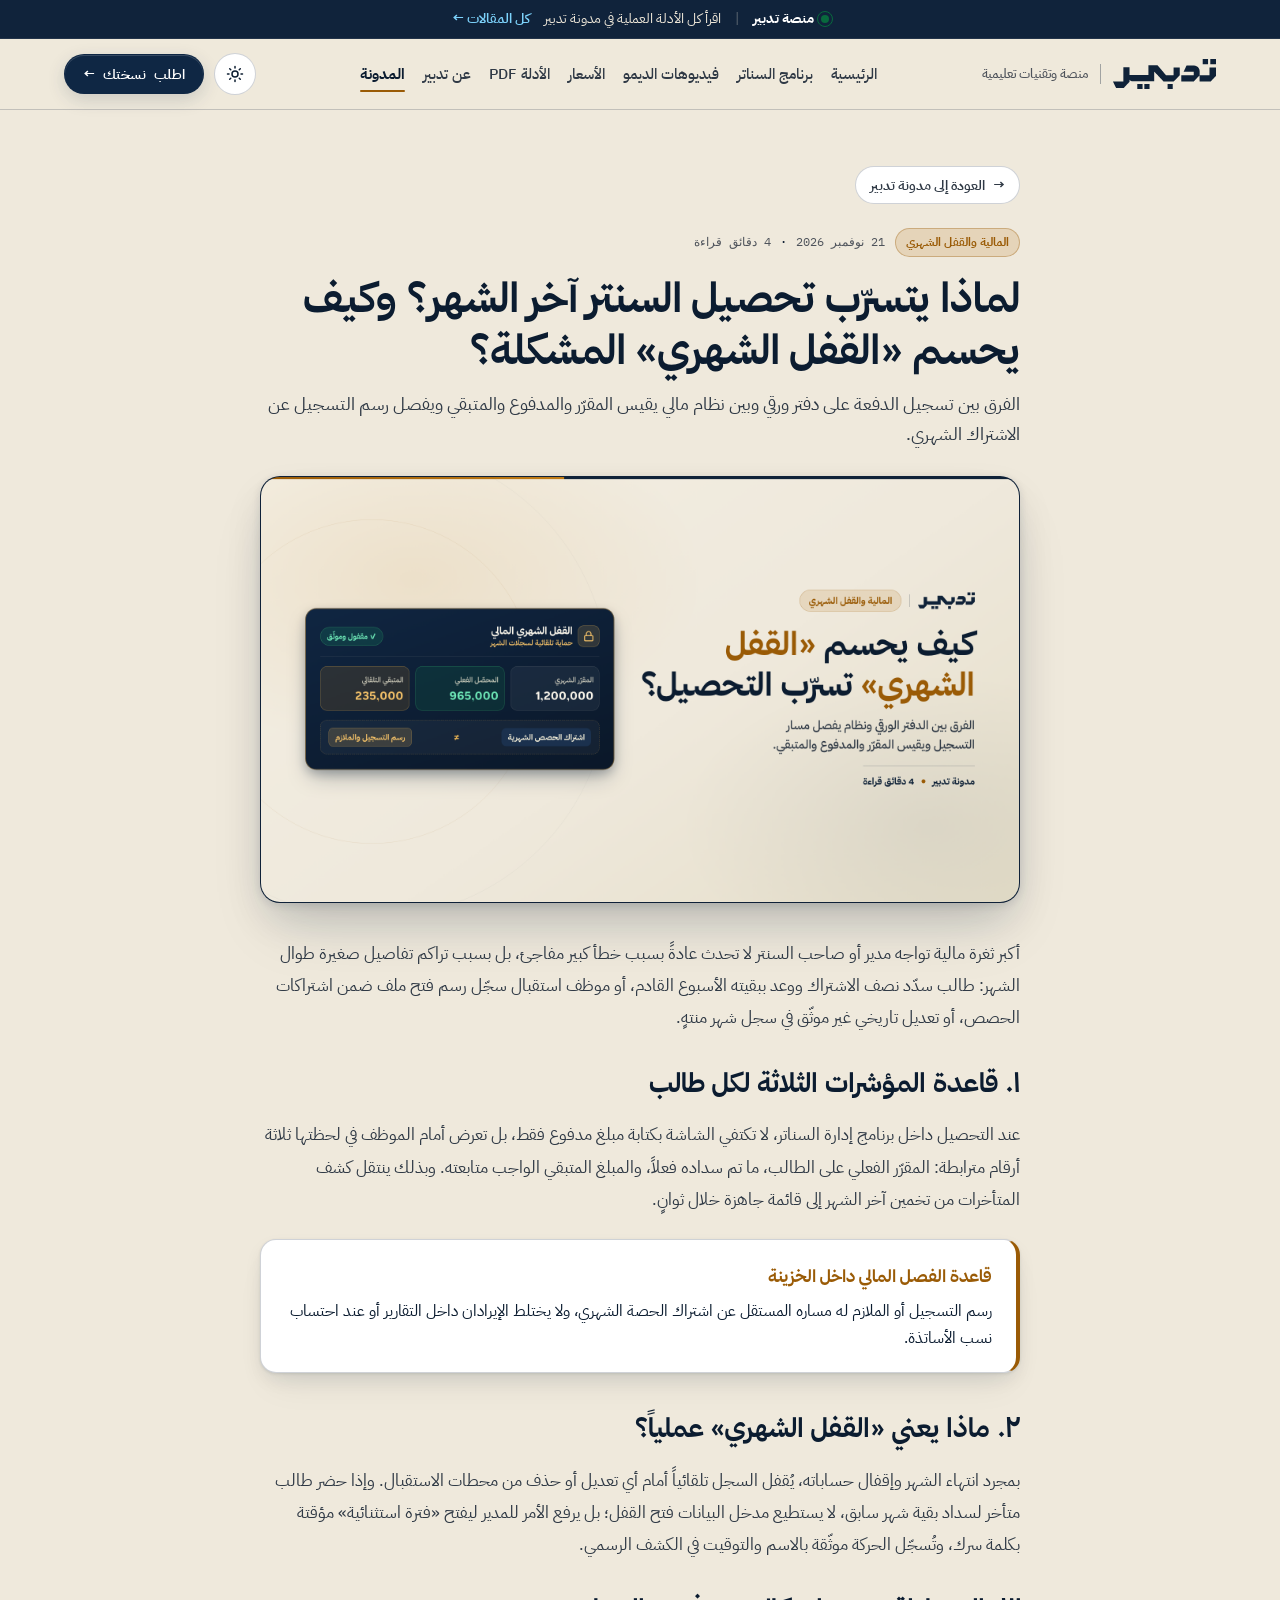
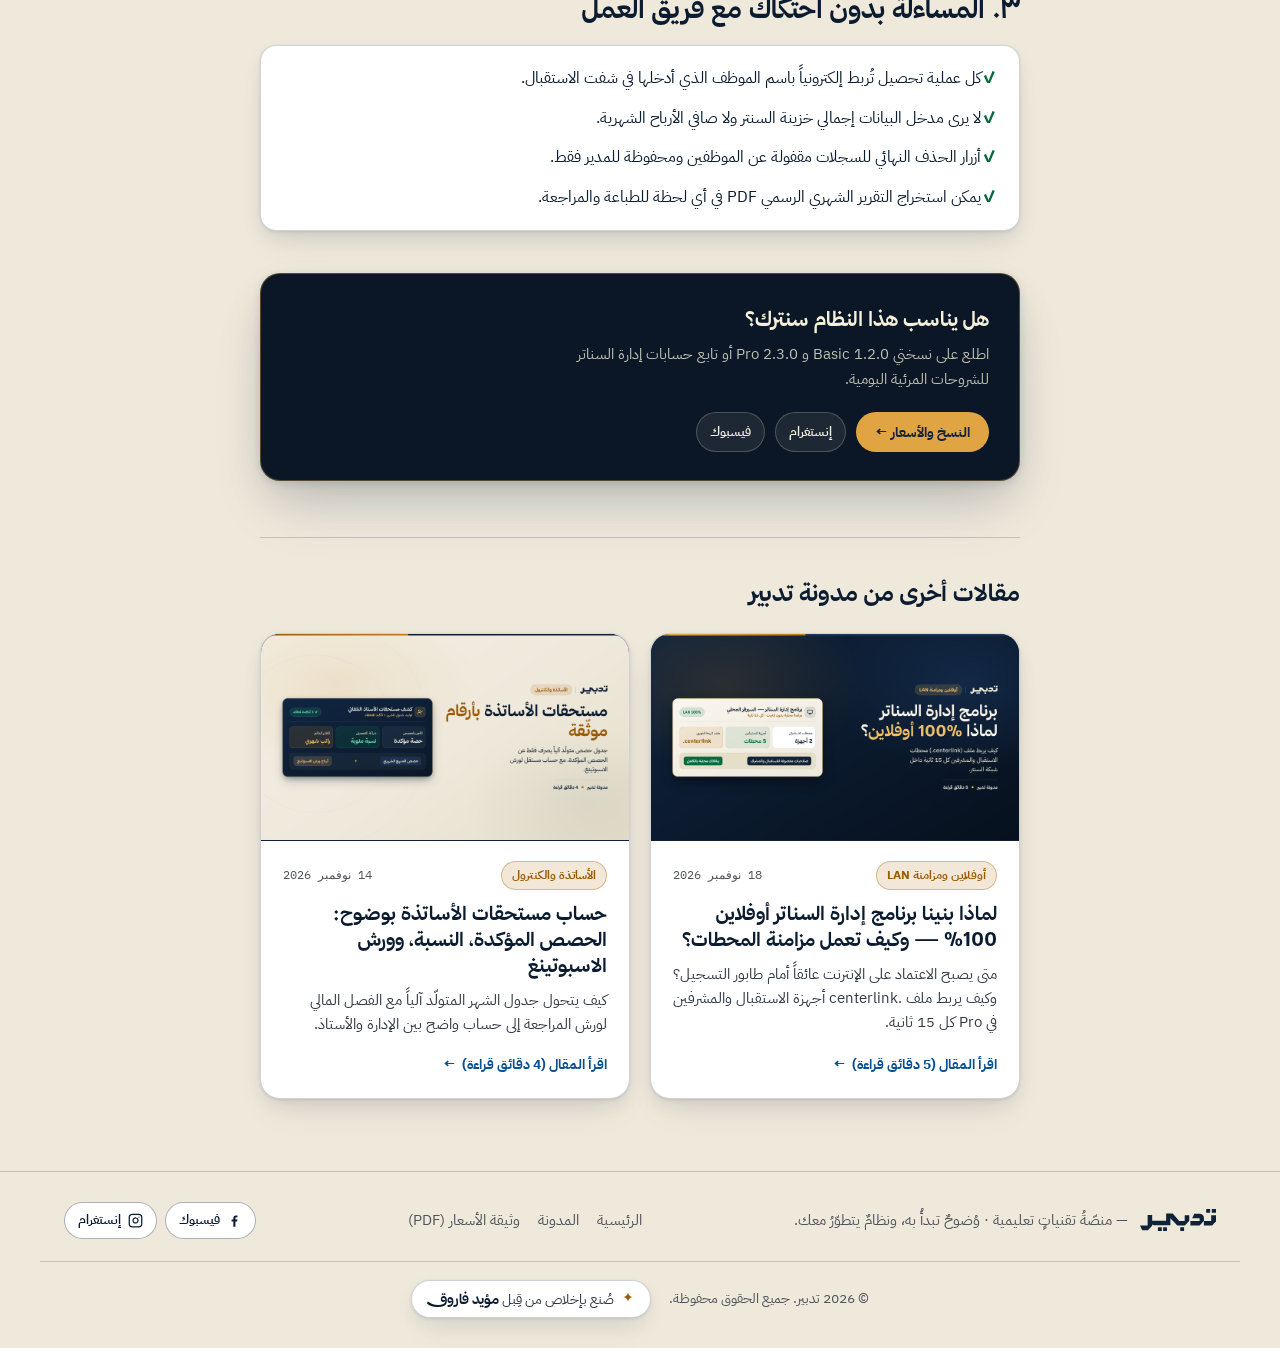
==== commit 9dd50771: "Simplify navbar links, highlight center management product, add About Tadbeer, and deduplicate CTA" ====
--- a/article.html
+++ b/article.html
@@ -4,13 +4,35 @@
   <meta charset="UTF-8" />
   <meta name="viewport" content="width=device-width, initial-scale=1.0" />
   <title>مقال — مدونة تدبير</title>
-  <meta name="description" content="مقال عملي من مدونة تدبير حول إدارة السناتر التعليمية بلا إنترنت." />
+  <meta name="description" content="مقال عملي من مدونة تدبير حول تنظيم العمل الإداري والتعليمي وإدارة السناتر بدون إنترنت." />
+  <meta name="theme-color" content="#0F2238" />
+
+  <!-- Open Graph & Social Link Preview -->
+  <meta property="og:type" content="article" />
+  <meta property="og:site_name" content="منصة تدبير التعليمية" />
+  <meta property="og:locale" content="ar_AR" />
+  <meta property="og:title" content="مقال تطبيقي — مدونة تدبير العملية" />
+  <meta property="og:description" content="دليل عملي من منصة تدبير في تنظيم مالية السناتر، مستحقات الأساتذة، الكنترول، والشبكة المحلية." />
+  <meta property="og:image" content="https://moayadfarooq9-ops.github.io/tadbeer-website/assets/brand/og-tadbeer-blog-navy.jpg" />
+  <meta property="og:image:secure_url" content="https://moayadfarooq9-ops.github.io/tadbeer-website/assets/brand/og-tadbeer-blog-navy.jpg" />
+  <meta property="og:image:type" content="image/jpeg" />
+  <meta property="og:image:width" content="1200" />
+  <meta property="og:image:height" content="630" />
+  <meta property="og:image:alt" content="مدونة تدبير العملية — منصة تدبير التعليمية" />
+  <meta name="twitter:card" content="summary_large_image" />
+  <meta name="twitter:title" content="مقال تطبيقي — مدونة تدبير العملية" />
+  <meta name="twitter:description" content="دليل عملي من منصة تدبير في تنظيم العمل الإداري والمالي للسناتر التعليمية." />
+  <meta name="twitter:image" content="https://moayadfarooq9-ops.github.io/tadbeer-website/assets/brand/og-tadbeer-blog-navy.jpg" />
+
+  <link rel="sitemap" type="application/xml" title="Sitemap" href="sitemap.xml" />
   <link rel="icon" type="image/svg+xml" href="assets/brand/tadbeer-icon-navy.svg" />
+  <link rel="icon" type="image/png" sizes="512x512" href="assets/brand/tadbeer-touch-icon.png" />
+  <link rel="apple-touch-icon" sizes="512x512" href="assets/brand/tadbeer-touch-icon.png" />
   <link rel="preconnect" href="https://fonts.googleapis.com" />
   <link rel="preconnect" href="https://fonts.gstatic.com" crossorigin />
   <link href="https://fonts.googleapis.com/css2?family=IBM+Plex+Mono:wght@400;500;600&display=swap" rel="stylesheet" />
-  <link rel="stylesheet" href="styles.css?v=26" />
-  <link rel="stylesheet" href="blog.css?v=26" />
+  <link rel="stylesheet" href="styles.css?v=33" />
+  <link rel="stylesheet" href="blog.css?v=33" />
 </head>
 <body>
 
@@ -39,10 +61,11 @@
 
       <nav class="nav-links" aria-label="التنقل الرئيسي">
         <a href="index.html">الرئيسية</a>
-        <a href="index.html#features">قدرات النظام</a>
+        <a href="index.html#features">برنامج السناتر</a>
         <a href="index.html#videos">فيديوهات الديمو</a>
         <a href="index.html#pricing">الأسعار</a>
         <a href="index.html#docs">الأدلة PDF</a>
+        <a href="index.html#about">عن تدبير</a>
         <a href="blog.html" class="is-active">المدونة</a>
       </nav>
 
@@ -51,9 +74,9 @@
           <svg class="theme-icon-light" width="18" height="18" viewBox="0 0 24 24" fill="none" stroke="currentColor" stroke-width="2" stroke-linecap="round" stroke-linejoin="round" aria-hidden="true"><circle cx="12" cy="12" r="4"/><path d="M12 2v2m0 16v2M4.93 4.93l1.41 1.41m11.32 11.32 1.41 1.41M2 12h2m16 0h2M6.34 17.66l-1.41 1.41M19.07 4.93l-1.41 1.41"/></svg>
           <svg class="theme-icon-dark" width="18" height="18" viewBox="0 0 24 24" fill="none" stroke="currentColor" stroke-width="2" stroke-linecap="round" stroke-linejoin="round" aria-hidden="true"><path d="M12 3a6 6 0 0 0 9 9 9 9 0 1 1-9-9Z"/></svg>
         </button>
-        <a href="index.html#pricing" class="btn btn-primary btn-sm nav-cta">
-          <span>الأسعار</span>
-          <span class="hide-xs">والطلب</span>
+        <a href="index.html#contact" class="btn btn-primary btn-sm nav-cta">
+          <span>اطلب</span>
+          <span class="hide-xs">نسختك</span>
           <span class="arrow-rtl" aria-hidden="true">←</span>
         </a>
         <button id="mobile-menu-btn" class="icon-btn mobile-menu-trigger" type="button" aria-label="فتح القائمة" aria-expanded="false">
@@ -66,8 +89,9 @@
       <div class="container mobile-drawer-inner">
         <a href="index.html" class="mobile-link">الصفحة الرئيسية</a>
         <a href="blog.html" class="mobile-link">كل مقالات المدونة</a>
-        <a href="index.html#features" class="mobile-link">قدرات النظام</a>
+        <a href="index.html#features" class="mobile-link">برنامج إدارة السناتر (المميزات)</a>
         <a href="index.html#pricing" class="mobile-link">الأسعار ($100 / $200)</a>
+        <a href="index.html#about" class="mobile-link">عن تدبير</a>
         <a href="index.html#contact" class="btn btn-primary btn-full mobile-link">اطلب نسختك الآن ←</a>
       </div>
     </div>
@@ -95,7 +119,7 @@
           </header>
 
           <figure class="article-cover">
-            <img id="article-cover-img" src="assets/demo-poster.png" alt="صورة المقال" />
+            <img id="article-cover-img" src="assets/blog/monthly-lock-finance.png?v=28" alt="صورة المقال" />
           </figure>
 
           <div id="article-body" class="article-body"></div>
--- a/styles.css
+++ b/styles.css
@@ -6,28 +6,36 @@
 
 @font-face {
   font-family: "IBM Plex Sans Arabic";
-  src: url("assets/fonts/IBMPlexSansArabic-Regular.ttf") format("truetype");
+  src:
+    url("assets/fonts/IBMPlexSansArabic-Regular.woff2") format("woff2"),
+    url("assets/fonts/IBMPlexSansArabic-Regular.ttf") format("truetype");
   font-weight: 400;
   font-style: normal;
   font-display: swap;
 }
 @font-face {
   font-family: "IBM Plex Sans Arabic";
-  src: url("assets/fonts/IBMPlexSansArabic-Medium.ttf") format("truetype");
+  src:
+    url("assets/fonts/IBMPlexSansArabic-Medium.woff2") format("woff2"),
+    url("assets/fonts/IBMPlexSansArabic-Medium.ttf") format("truetype");
   font-weight: 500;
   font-style: normal;
   font-display: swap;
 }
 @font-face {
   font-family: "IBM Plex Sans Arabic";
-  src: url("assets/fonts/IBMPlexSansArabic-SemiBold.ttf") format("truetype");
+  src:
+    url("assets/fonts/IBMPlexSansArabic-SemiBold.woff2") format("woff2"),
+    url("assets/fonts/IBMPlexSansArabic-SemiBold.ttf") format("truetype");
   font-weight: 600;
   font-style: normal;
   font-display: swap;
 }
 @font-face {
   font-family: "IBM Plex Sans Arabic";
-  src: url("assets/fonts/IBMPlexSansArabic-Bold.ttf") format("truetype");
+  src:
+    url("assets/fonts/IBMPlexSansArabic-Bold.woff2") format("woff2"),
+    url("assets/fonts/IBMPlexSansArabic-Bold.ttf") format("truetype");
   font-weight: 700;
   font-style: normal;
   font-display: swap;
@@ -35,21 +43,27 @@
 
 @font-face {
   font-family: "Thmanyah Sans";
-  src: url("assets/fonts/thmanyahsans-Regular.otf") format("opentype");
+  src:
+    url("assets/fonts/thmanyahsans-Regular.woff2") format("woff2"),
+    url("assets/fonts/thmanyahsans-Regular.otf") format("opentype");
   font-weight: 400;
   font-style: normal;
   font-display: swap;
 }
 @font-face {
   font-family: "Thmanyah Sans";
-  src: url("assets/fonts/thmanyahsans-Medium.otf") format("opentype");
+  src:
+    url("assets/fonts/thmanyahsans-Medium.woff2") format("woff2"),
+    url("assets/fonts/thmanyahsans-Medium.otf") format("opentype");
   font-weight: 500;
   font-style: normal;
   font-display: swap;
 }
 @font-face {
   font-family: "Thmanyah Sans";
-  src: url("assets/fonts/thmanyahsans-Bold.otf") format("opentype");
+  src:
+    url("assets/fonts/thmanyahsans-Bold.woff2") format("woff2"),
+    url("assets/fonts/thmanyahsans-Bold.otf") format("opentype");
   font-weight: 700 900;
   font-style: normal;
   font-display: swap;
@@ -193,13 +207,16 @@
 
 code {
   font-family: var(--font-mono);
-  font-size: 0.86em;
+  font-size: 0.84em;
+  line-height: 1.35;
   background: var(--c-surface-2);
   border: 1px solid var(--c-border);
-  padding: 2px 7px;
+  padding: 1px 6px;
   border-radius: 6px;
   direction: ltr;
   display: inline-block;
+  vertical-align: baseline;
+  margin-inline: 2px;
 }
 
 .container {
@@ -1637,9 +1654,9 @@
   cursor: pointer;
   list-style: none;
   display: flex;
-  align-items: center;
+  align-items: flex-start;
   justify-content: space-between;
-  gap: 16px;
+  gap: 14px;
 }
 
 .faq-item summary::-webkit-details-marker {
@@ -1649,13 +1666,27 @@
 .faq-item summary::after {
   content: "+";
   font-family: var(--font-mono);
-  font-size: 1.35rem;
+  font-size: 1.2rem;
+  font-weight: 600;
+  line-height: 1;
+  width: 32px;
+  height: 32px;
+  border-radius: 50%;
+  background: var(--c-surface-2);
+  border: 1px solid var(--c-border);
   color: var(--c-gold);
+  display: inline-flex;
+  align-items: center;
+  justify-content: center;
   flex-shrink: 0;
+  margin-block-start: 2px;
+  transition: background var(--t), border-color var(--t), color var(--t);
 }
 
 .faq-item[open] summary::after {
   content: "−";
+  background: var(--c-gold-soft);
+  border-color: color-mix(in srgb, var(--c-gold) 36%, transparent);
 }
 
 .faq-item p {
